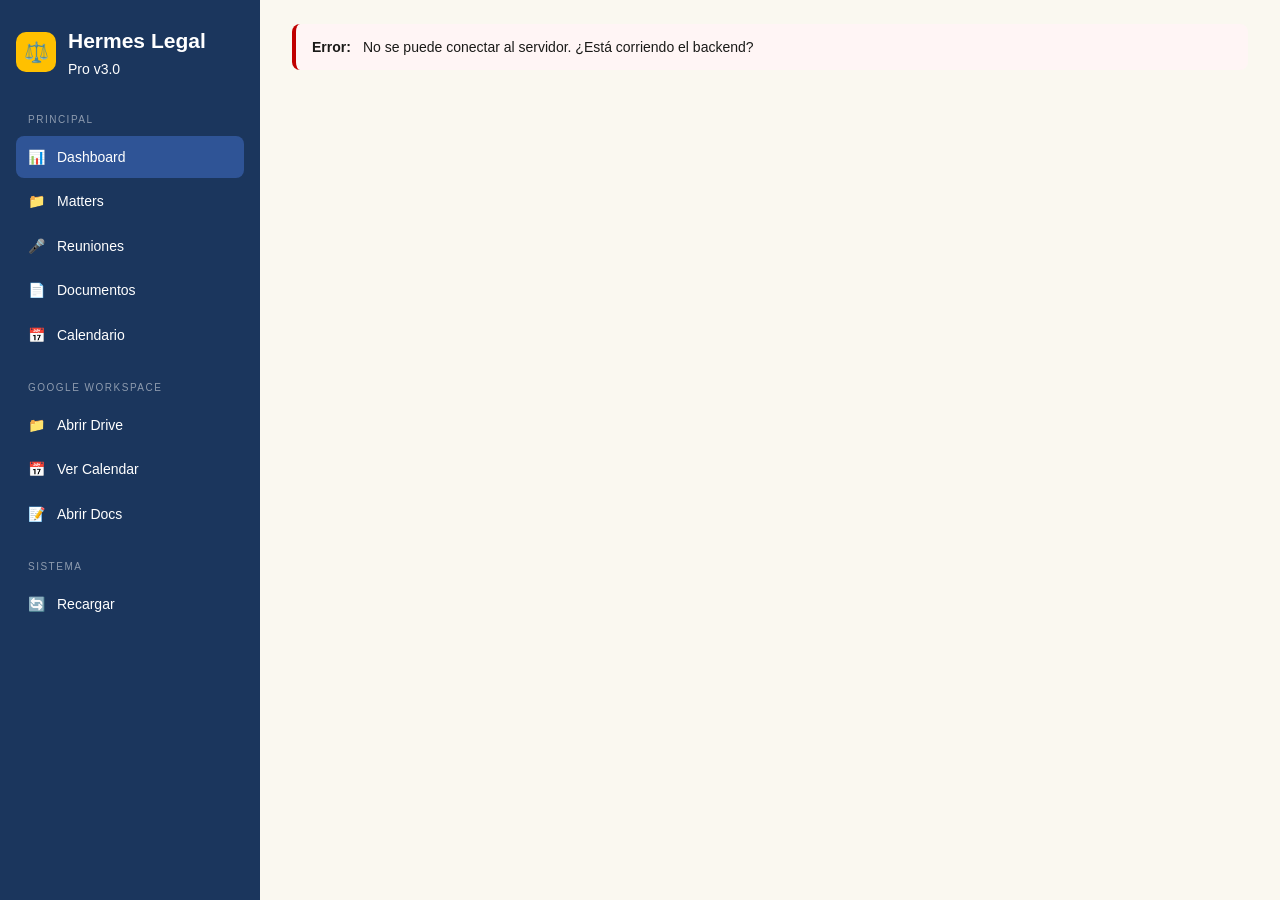
==== dashboard/frontend/index.html @ fd98cc00 "feat: v5.0 — Integración TOTAL Google Workspace FASE A: Fix Backend CRUD + UX/UI - PUT/DELETE endpoi" ====
<!DOCTYPE html>
<html lang="es">
<head>
    <meta charset="UTF-8">
    <meta name="viewport" content="width=device-width, initial-scale=1.0">
    <title>Hermes Legal Pro v3.0</title>
    <link rel="stylesheet" href="css/kami.css">
</head>
<body>
    <div class="app">
        <!-- Sidebar -->
        <nav class="sidebar">
            <div class="logo">
                <div class="logo-icon">⚖️</div>
                <div class="logo-text">
                    <h1>Hermes Legal</h1>
                    <span>Pro v3.0</span>
                </div>
            </div>

            <div class="nav-section">
                <div class="nav-label">Principal</div>
                <div class="nav-item active" data-view="dashboard">
                    <span>📊</span> Dashboard
                </div>
                <div class="nav-item" data-view="matters">
                    <span>📁</span> Matters
                </div>
                <div class="nav-item" data-view="reuniones">
                    <span>🎤</span> Reuniones
                </div>
                <div class="nav-item" data-view="documentos">
                    <span>📄</span> Documentos
                </div>
                <div class="nav-item" data-view="calendario">
                    <span>📅</span> Calendario
                </div>
            </div>

            <div class="nav-section">
                <div class="nav-label">Google Workspace</div>
                <div class="nav-item">
                    <span>📁</span>
                    <a id="drive-link" href="#" target="_blank" style="color: inherit; text-decoration: none;">Abrir Drive</a>
                </div>
                <div class="nav-item">
                    <span>📅</span>
                    <a href="https://calendar.google.com" target="_blank" style="color: inherit; text-decoration: none;">Ver Calendar</a>
                </div>
                <div class="nav-item">
                    <span>📝</span>
                    <a href="https://docs.google.com" target="_blank" style="color: inherit; text-decoration: none;">Abrir Docs</a>
                </div>
            </div>

            <div class="nav-section">
                <div class="nav-label">Sistema</div>
                <div class="nav-item" onclick="location.reload()">
                    <span>🔄</span> Recargar
                </div>
            </div>
        </nav>

        <!-- Main Content -->
        <main class="main" id="main-content">
            <!-- Vistas (inicialmente ocultas excepto dashboard) -->
            <div id="view-dashboard" class="view"></div>
            <div id="view-matters" class="view hidden"></div>
            <div id="view-reuniones" class="view hidden"></div>
            <div id="view-documentos" class="view hidden"></div>
            <div id="view-calendario" class="view hidden"></div>
        </main>
    </div>

    <!-- Scripts -->
    <script src="js/api.js"></script>
    <script src="js/utils.js"></script>
    <script src="js/dashboard.js"></script>
    <script src="js/matters.js"></script>
    <script src="js/reuniones.js"></script>
    <script src="js/documentos.js"></script>
    <script src="js/calendario.js"></script>
    <script src="js/app.js"></script>
</body>
</html>
---- dashboard/frontend/css/kami.css ----
/* css/kami.css — Sistema de Diseño Kami v3 */

:root {
  --ink-blue: #1B365D;
  --corporate-blue: #2F5496;
  --success-green: #548235;
  --warning-yellow: #FFC000;
  --alert-red: #C00000;
  --bg-warm: #faf8f0;
  --bg-white: #ffffff;
  --text-primary: #1a1a18;
  --text-secondary: #5a5a56;
  --border-light: #e0ddd5;
  --shadow: 0 2px 8px rgba(27, 54, 93, 0.12);
  --shadow-hover: 0 4px 16px rgba(27, 54, 93, 0.18);
  --radius: 8px;
  --radius-lg: 12px;
}

* { margin: 0; padding: 0; box-sizing: border-box; }

body {
  font-family: 'Inter', -apple-system, BlinkMacSystemFont, 'Segoe UI', sans-serif;
  background: var(--bg-warm);
  color: var(--text-primary);
  line-height: 1.6;
  font-size: 14px;
}

/* Layout */
.app {
  display: flex;
  min-height: 100vh;
}

/* Sidebar */
.sidebar {
  width: 260px;
  background: var(--ink-blue);
  color: white;
  padding: 24px 16px;
  position: fixed;
  height: 100vh;
  overflow-y: auto;
}

.logo { display: flex; align-items: center; gap: 12px; margin-bottom: 32px; }
.logo-icon {
  width: 40px; height: 40px; background: var(--warning-yellow);
  border-radius: 10px; display: flex; align-items: center; justify-content: center;
  font-size: 20px;
}

.nav-section { margin-bottom: 24px; }
.nav-label {
  font-size: 10px; text-transform: uppercase; letter-spacing: 1.5px;
  opacity: 0.5; margin-bottom: 8px; padding-left: 12px;
}

.nav-item {
  display: flex; align-items: center; gap: 12px;
  padding: 10px 12px; border-radius: var(--radius);
  cursor: pointer; transition: all 0.2s; font-size: 14px;
  margin-bottom: 2px;
}

.nav-item:hover { background: rgba(255,255,255,0.08); }
.nav-item.active { background: var(--corporate-blue); }
.nav-badge {
  margin-left: auto; background: var(--alert-red);
  color: white; font-size: 10px; padding: 2px 6px;
  border-radius: 10px; font-weight: 600;
}

/* Main Content */
.main {
  margin-left: 260px;
  padding: 24px 32px;
  min-height: 100vh;
  width: calc(100% - 260px);
}

.header {
  display: flex; justify-content: space-between; align-items: center;
  margin-bottom: 24px;
}

.header h1 { font-size: 24px; font-weight: 700; color: var(--ink-blue); }

/* Botones */
.btn {
  padding: 10px 20px; border-radius: var(--radius); border: none;
  cursor: pointer; font-size: 14px; font-weight: 600;
  transition: all 0.2s; display: inline-flex; align-items: center; gap: 8px;
}

.btn-primary {
  background: var(--ink-blue); color: white;
}
.btn-primary:hover {
  background: var(--corporate-blue); transform: translateY(-1px);
  box-shadow: var(--shadow-hover);
}

.btn-secondary {
  background: white; color: var(--ink-blue); border: 1px solid var(--border-light);
}
.btn-secondary:hover { background: var(--bg-warm); }

.btn-danger {
  background: var(--alert-red); color: white;
}

.btn-sm { padding: 6px 12px; font-size: 12px; }

/* Cards */
.card {
  background: white; border-radius: var(--radius-lg);
  padding: 20px; box-shadow: var(--shadow);
  margin-bottom: 16px;
}

.card-header {
  display: flex; justify-content: space-between; align-items: center;
  margin-bottom: 16px;
}

.card-title { font-size: 16px; font-weight: 700; color: var(--ink-blue); }

/* KPI Grid */
.kpi-grid {
  display: grid;
  grid-template-columns: repeat(auto-fit, minmax(180px, 1fr));
  gap: 16px; margin-bottom: 24px;
}

.kpi-card {
  background: white; border-radius: var(--radius-lg);
  padding: 20px; box-shadow: var(--shadow);
  text-align: center;
}

.kpi-value {
  font-size: 32px; font-weight: 700; color: var(--ink-blue);
}

.kpi-label {
  font-size: 12px; color: var(--text-secondary);
  text-transform: uppercase; letter-spacing: 0.5px;
}

/* Badges */
.badge {
  display: inline-flex; align-items: center; gap: 6px;
  padding: 4px 12px; border-radius: 12px;
  font-size: 11px; font-weight: 600; text-transform: uppercase;
}

.badge-red { background: #fff5f5; color: var(--alert-red); }
.badge-yellow { background: #fffbeb; color: #92400e; }
.badge-green { background: #f0fdf4; color: var(--success-green); }
.badge-gray { background: #f3f4f6; color: var(--text-secondary); }
.badge-blue { background: #eff6ff; color: var(--corporate-blue); }

/* Tablas */
.table-container { overflow-x: auto; }

.data-table {
  width: 100%; border-collapse: collapse;
}

.data-table th {
  background: var(--ink-blue); color: white;
  padding: 12px; text-align: left; font-size: 12px;
  text-transform: uppercase; letter-spacing: 0.5px;
}

.data-table td {
  padding: 12px; border-bottom: 1px solid var(--border-light);
}

.data-table tr:hover { background: var(--bg-warm); }

/* Forms */
.form-group { margin-bottom: 16px; }

.form-label {
  display: block; font-size: 12px; font-weight: 600;
  color: var(--text-secondary); margin-bottom: 6px;
  text-transform: uppercase; letter-spacing: 0.5px;
}

.form-input, .form-select, .form-textarea {
  width: 100%; padding: 10px 12px;
  border: 1px solid var(--border-light); border-radius: var(--radius);
  font-size: 14px; font-family: inherit;
  transition: border-color 0.2s;
}

.form-input:focus, .form-select:focus, .form-textarea:focus {
  outline: none; border-color: var(--corporate-blue);
  box-shadow: 0 0 0 3px rgba(47, 84, 150, 0.1);
}

.form-textarea { min-height: 100px; resize: vertical; }

/* Modal */
.modal-overlay {
  position: fixed; top: 0; left: 0; right: 0; bottom: 0;
  background: rgba(0,0,0,0.5); display: flex;
  align-items: center; justify-content: center; z-index: 1000;
}

.modal {
  background: white; border-radius: var(--radius-lg);
  padding: 24px; width: 90%; max-width: 600px;
  max-height: 90vh; overflow-y: auto;
  box-shadow: 0 20px 60px rgba(0,0,0,0.3);
}

.modal-header {
  display: flex; justify-content: space-between; align-items: center;
  margin-bottom: 20px;
}

.modal-title { font-size: 20px; font-weight: 700; color: var(--ink-blue); }

.modal-close {
  background: none; border: none; font-size: 24px; cursor: pointer;
  color: var(--text-secondary);
}

.modal-close:hover { color: var(--text-primary); }

.modal-footer {
  display: flex; justify-content: flex-end; gap: 12px;
  margin-top: 20px; padding-top: 20px;
  border-top: 1px solid var(--border-light);
}

/* Spinner */
.spinner {
  width: 40px; height: 40px;
  border: 3px solid var(--border-light);
  border-top-color: var(--ink-blue);
  border-radius: 50%;
  animation: spin 1s linear infinite;
}

@keyframes spin { to { transform: rotate(360deg); } }

/* Alertas */
.alert {
  padding: 12px 16px; border-radius: var(--radius);
  margin-bottom: 16px; display: flex; align-items: center; gap: 12px;
}

.alert-red { background: #fff5f5; border-left: 4px solid var(--alert-red); }
.alert-yellow { background: #fffbeb; border-left: 4px solid var(--warning-yellow); }
.alert-green { background: #f0fdf4; border-left: 4px solid var(--success-green); }

/* Grid layouts */
.grid-2 { display: grid; grid-template-columns: 1fr 1fr; gap: 20px; }
.grid-3 { display: grid; grid-template-columns: 1fr 1fr 1fr; gap: 20px; }

/* Utilidades */
.text-right { text-align: right; }
.text-center { text-align: center; }
.mb-0 { margin-bottom: 0; }
.mb-1 { margin-bottom: 8px; }
.mb-2 { margin-bottom: 16px; }
.mb-3 { margin-bottom: 24px; }
.hidden { display: none !important; }

/* ===== DASHBOARD SPECIFIC ===== */

.plazos-list,
.reuniones-list {
    display: flex;
    flex-direction: column;
    gap: 12px;
}

.plazo-item,
.reunion-item {
    padding: 14px;
    border-radius: var(--radius);
    background: var(--bg-warm);
    border-left: 4px solid var(--border-light);
    transition: all 0.2s;
}

.plazo-item:hover,
.reunion-item:hover {
    transform: translateX(4px);
    box-shadow: var(--shadow);
}

.plazo-red { border-left-color: var(--alert-red); background: #fff5f5; }
.plazo-yellow { border-left-color: var(--warning-yellow); background: #fffbeb; }
.plazo-green { border-left-color: var(--success-green); background: #f0fdf4; }

.reunion-item { border-left-color: var(--corporate-blue); }

.alerta-item {
    padding: 14px;
    border-radius: var(--radius);
    margin-bottom: 8px;
    background: var(--bg-warm);
}

.alerta-red { border-left: 4px solid var(--alert-red); background: #fff5f5; }
.alerta-yellow { border-left: 4px solid var(--warning-yellow); background: #fffbeb; }
.alerta-blue { border-left: 4px solid var(--corporate-blue); background: #eff6ff; }

/* Loading states */
.loading .main {
    opacity: 0.6;
    pointer-events: none;
}

/* Animaciones suaves */
.view {
    animation: fadeIn 0.3s ease;
}

@keyframes fadeIn {
    from { opacity: 0; transform: translateY(10px); }
    to { opacity: 1; transform: translateY(0); }
}

/* Responsive */
@media (max-width: 1024px) {
    .grid-2 { grid-template-columns: 1fr; }
    .grid-3 { grid-template-columns: 1fr; }
    .kpi-grid { grid-template-columns: repeat(2, 1fr); }
}

@media (max-width: 768px) {
    .sidebar { width: 200px; }
    .main { margin-left: 200px; width: calc(100% - 200px); padding: 16px; }
    .kpi-grid { grid-template-columns: 1fr; }
}

/* ===== MATTERS SPECIFIC ===== */

.matter-card {
    background: white;
    border-radius: var(--radius-lg);
    padding: 20px;
    box-shadow: var(--shadow);
    transition: all 0.2s;
}

.matter-card:hover {
    box-shadow: var(--shadow-hover);
}

.matter-header {
    display: flex;
    justify-content: space-between;
    align-items: flex-start;
    margin-bottom: 12px;
    flex-wrap: wrap;
    gap: 8px;
}

.matter-title {
    display: flex;
    align-items: center;
    gap: 8px;
    flex-wrap: wrap;
}

.matter-title strong {
    font-size: 16px;
    color: var(--ink-blue);
}

.matter-actions {
    display: flex;
    gap: 8px;
    flex-wrap: wrap;
}

.matter-body {
    border-top: 1px solid var(--border-light);
    padding-top: 12px;
}

.matter-meta {
    display: flex;
    gap: 16px;
    flex-wrap: wrap;
    font-size: 13px;
    color: var(--text-secondary);
    margin-bottom: 8px;
}

.matter-description {
    font-size: 13px;
    color: var(--text-secondary);
    margin-bottom: 8px;
    line-height: 1.5;
}

.matter-next-step {
    font-size: 13px;
    background: var(--bg-warm);
    padding: 8px 12px;
    border-radius: var(--radius);
    border-left: 3px solid var(--warning-yellow);
}

/* Modal mejoras */
.modal-body {
    max-height: 60vh;
    overflow-y: auto;
}

.modal-body .form-group:last-child {
    margin-bottom: 0;
}

/* Toast notifications */
.alert {
    animation: slideIn 0.3s ease;
}

@keyframes slideIn {
    from { transform: translateX(100%); opacity: 0; }
    to { transform: translateX(0); opacity: 1; }
}

/* ===== REUNIONES SPECIFIC ===== */

.reunion-card {
    background: white;
    border-radius: var(--radius-lg);
    padding: 20px;
    box-shadow: var(--shadow);
    transition: all 0.2s;
    border-left: 4px solid var(--corporate-blue);
}

.reunion-card:hover {
    box-shadow: var(--shadow-hover);
    transform: translateX(4px);
}

.reunion-card.procesada {
    border-left-color: var(--success-green);
}

.reunion-card.pendiente {
    border-left-color: var(--warning-yellow);
}

.reunion-header {
    display: flex;
    justify-content: space-between;
    align-items: flex-start;
    margin-bottom: 12px;
    flex-wrap: wrap;
    gap: 8px;
}

.reunion-title {
    display: flex;
    align-items: center;
    gap: 8px;
    flex-wrap: wrap;
}

.reunion-title strong {
    font-size: 16px;
    color: var(--ink-blue);
}

.reunion-actions {
    display: flex;
    gap: 8px;
    flex-wrap: wrap;
}

.reunion-body {
    border-top: 1px solid var(--border-light);
    padding-top: 12px;
}

.reunion-meta {
    display: flex;
    gap: 16px;
    flex-wrap: wrap;
    font-size: 13px;
    color: var(--text-secondary);
    margin-bottom: 8px;
}

.reunion-resumen {
    font-size: 13px;
    color: var(--text-secondary);
    line-height: 1.5;
    margin-bottom: 8px;
}

.reunion-plazos {
    display: flex;
    flex-wrap: wrap;
    gap: 8px;
    align-items: center;
}

/* Transcript area */
.transcript-box {
    background: var(--bg-warm);
    border: 1px solid var(--border-light);
    border-radius: var(--radius);
    padding: 16px;
    font-family: 'Courier New', monospace;
    font-size: 13px;
    line-height: 1.6;
    max-height: 400px;
    overflow-y: auto;
    white-space: pre-wrap;
}

/* Documentos sugeridos checklist */
.doc-checklist {
    display: flex;
    flex-direction: column;
    gap: 8px;
}

.doc-checklist-item {
    display: flex;
    align-items: center;
    gap: 12px;
    padding: 12px;
    background: var(--bg-warm);
    border-radius: var(--radius);
    cursor: pointer;
    transition: all 0.2s;
}

.doc-checklist-item:hover {
    background: #f0ede5;
}

.doc-checklist-item input[type="checkbox"] {
    width: 18px;
    height: 18px;
    cursor: pointer;
}

/* ===== DOCUMENTOS SPECIFIC ===== */

.documento-card {
    background: white;
    border-radius: var(--radius-lg);
    padding: 20px;
    box-shadow: var(--shadow);
    transition: all 0.2s;
}

.documento-card:hover {
    box-shadow: var(--shadow-hover);
}

.documento-header {
    display: flex;
    justify-content: space-between;
    align-items: flex-start;
    margin-bottom: 12px;
    flex-wrap: wrap;
    gap: 8px;
}

.documento-title {
    display: flex;
    align-items: center;
    gap: 12px;
}

.documento-title strong {
    font-size: 15px;
    color: var(--ink-blue);
}

.documento-actions {
    display: flex;
    gap: 8px;
    flex-wrap: wrap;
    align-items: center;
}

.documento-body {
    border-top: 1px solid var(--border-light);
    padding-top: 12px;
}

.documento-meta {
    display: flex;
    gap: 16px;
    flex-wrap: wrap;
    font-size: 13px;
    color: var(--text-secondary);
}

/* Wizard templates */
.template-option {
    padding: 16px;
    border: 2px solid var(--border-light);
    border-radius: var(--radius);
    cursor: pointer;
    transition: all 0.2s;
    display: flex;
    flex-direction: column;
    gap: 4px;
}

.template-option:hover {
    border-color: var(--corporate-blue);
    background: #f8fafc;
}

.template-option.selected {
    border-color: var(--ink-blue);
    background: #eff6ff;
}

/* PDF preview iframe */
.pdf-preview {
    width: 100%;
    height: 80vh;
    border: none;
    border-radius: var(--radius);
}

/* ===== CALENDARIO SPECIFIC ===== */

.calendar-grid {
    display: grid;
    grid-template-columns: repeat(7, 1fr);
    gap: 4px;
    background: var(--border-light);
    border-radius: var(--radius-lg);
    padding: 4px;
}

.calendar-header {
    text-align: center;
    padding: 8px;
    font-size: 12px;
    font-weight: 600;
    color: var(--text-secondary);
    text-transform: uppercase;
}

.calendar-day {
    background: white;
    min-height: 80px;
    padding: 8px;
    border-radius: var(--radius);
    cursor: pointer;
    transition: all 0.2s;
    position: relative;
}

.calendar-day:hover {
    background: #f8fafc;
    transform: scale(1.02);
}

.calendar-day.empty {
    background: transparent;
    cursor: default;
}

.calendar-day.today {
    background: #eff6ff;
    border: 2px solid var(--corporate-blue);
}

.calendar-day.today .day-number {
    color: var(--corporate-blue);
    font-weight: 700;
}

.day-number {
    font-size: 14px;
    color: var(--ink-blue);
    margin-bottom: 4px;
}

.day-events {
    display: flex;
    flex-wrap: wrap;
    gap: 2px;
}

.event-dot {
    width: 8px;
    height: 8px;
    border-radius: 50%;
}

.event-dot.event-plazo { background: #dc2626; }
.event-dot.event-reunion { background: #2563eb; }
.event-dot.event-audiencia { background: #f59e0b; }
.event-dot.event-vencimiento { background: #ea580c; }
.event-dot.more {
    width: auto;
    height: auto;
    border-radius: 4px;
    background: var(--text-secondary);
    color: white;
    font-size: 9px;
    padding: 0 3px;
}

/* Week view */
.week-view {
    display: grid;
    grid-template-columns: repeat(7, 1fr);
    gap: 8px;
}

.week-day {
    background: white;
    border-radius: var(--radius-lg);
    padding: 12px;
    min-height: 200px;
}

.week-day.today {
    border: 2px solid var(--corporate-blue);
    background: #eff6ff;
}

.week-day-header {
    text-align: center;
    margin-bottom: 12px;
    padding-bottom: 8px;
    border-bottom: 1px solid var(--border-light);
}

.week-day-name {
    font-size: 12px;
    color: var(--text-secondary);
    text-transform: uppercase;
}

.week-day-number {
    font-size: 20px;
    font-weight: 700;
    color: var(--ink-blue);
}

.week-day-events {
    display: flex;
    flex-direction: column;
    gap: 6px;
}

.no-events {
    text-align: center;
    color: var(--text-secondary);
    font-size: 12px;
    padding: 20px 0;
}

.week-event {
    padding: 8px;
    border-radius: var(--radius);
    cursor: pointer;
    transition: all 0.2s;
    border-left: 3px solid;
}

.week-event:hover {
    transform: translateX(2px);
}

.week-event.event-plazo { background: #fef2f2; border-left-color: #dc2626; }
.week-event.event-reunion { background: #eff6ff; border-left-color: #2563eb; }
.week-event.event-audiencia { background: #fffbeb; border-left-color: #f59e0b; }
.week-event.event-vencimiento { background: #fff7ed; border-left-color: #ea580c; }

.event-time {
    font-size: 11px;
    color: var(--text-secondary);
}

.event-title {
    font-size: 13px;
    font-weight: 600;
    color: var(--ink-blue);
}

.event-matter {
    font-size: 11px;
    color: var(--text-secondary);
}

/* Sidebar */
.calendar-sidebar {
    margin-top: 24px;
    display: grid;
    grid-template-columns: repeat(auto-fit, minmax(250px, 1fr));
    gap: 16px;
}

.sidebar-section {
    background: white;
    border-radius: var(--radius-lg);
    padding: 16px;
    box-shadow: var(--shadow);
}

.sidebar-section h3 {
    font-size: 14px;
    color: var(--ink-blue);
    margin: 0 0 12px 0;
    padding-bottom: 8px;
    border-bottom: 1px solid var(--border-light);
}

.sidebar-event {
    padding: 8px;
    border-radius: var(--radius);
    cursor: pointer;
    margin-bottom: 8px;
    border-left: 3px solid;
    transition: all 0.2s;
}

.sidebar-event:hover {
    background: #f8fafc;
    transform: translateX(2px);
}

.sidebar-event.event-plazo { border-left-color: #dc2626; }
.sidebar-event.event-reunion { border-left-color: #2563eb; }
.sidebar-event.event-audiencia { border-left-color: #f59e0b; }
.sidebar-event.event-vencimiento { border-left-color: #ea580c; }

.sidebar-event.urgent {
    background: #fef2f2;
}

.sidebar-event-date {
    font-size: 11px;
    color: var(--text-secondary);
}

.sidebar-event-title {
    font-size: 13px;
    font-weight: 600;
    color: var(--ink-blue);
}

.sidebar-event-matter {
    font-size: 11px;
    color: var(--text-secondary);
}

.sidebar-empty {
    color: var(--text-secondary);
    font-size: 13px;
    text-align: center;
    padding: 16px;
}

/* Legend */
.legend {
    display: flex;
    flex-direction: column;
    gap: 8px;
}

.legend-item {
    display: flex;
    align-items: center;
    gap: 8px;
    font-size: 13px;
}

/* Day events modal */
.day-event-item {
    padding: 12px;
    border-radius: var(--radius);
    cursor: pointer;
    margin-bottom: 8px;
    border-left: 3px solid;
    transition: all 0.2s;
}

.day-event-item:hover {
    background: #f8fafc;
}

.day-event-item.event-plazo { border-left-color: #dc2626; background: #fef2f2; }
.day-event-item.event-reunion { border-left-color: #2563eb; background: #eff6ff; }
.day-event-item.event-audiencia { border-left-color: #f59e0b; background: #fffbeb; }
.day-event-item.event-vencimiento { border-left-color: #ea580c; background: #fff7ed; }

.day-event-time {
    font-size: 12px;
    color: var(--text-secondary);
}

.day-event-title {
    font-size: 14px;
    font-weight: 600;
    color: var(--ink-blue);
    margin: 4px 0;
}

.day-event-matter {
    font-size: 12px;
    color: var(--text-secondary);
}

.day-event-desc {
    font-size: 12px;
    color: var(--text-secondary);
    margin-top: 4px;
    font-style: italic;
}
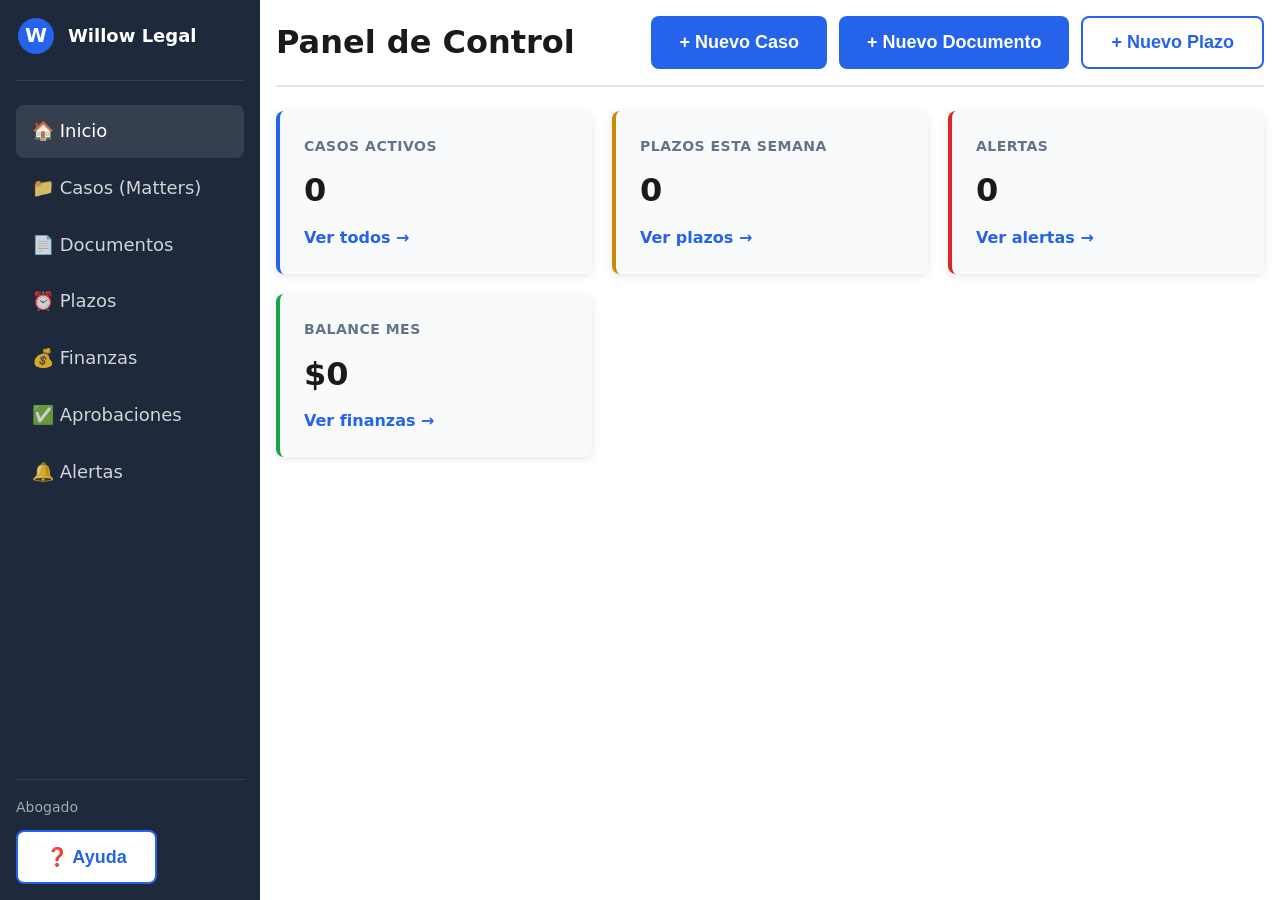
==== commit 16814db9: "v7: Polish completo + documentación para abogados no-digital Tarea 1: styles.css — 456 líneas, diseñ" ====
--- a/dashboard/frontend/index.html
+++ b/dashboard/frontend/index.html
@@ -3,83 +3,151 @@
 <head>
     <meta charset="UTF-8">
     <meta name="viewport" content="width=device-width, initial-scale=1.0">
-    <title>Hermes Legal Pro v3.0</title>
-    <link rel="stylesheet" href="css/kami.css">
+    <title>Willow Legal — Sistema de Gestión</title>
+    <link rel="stylesheet" href="css/styles.css">
+    <link rel="icon" href="[data-uri]">
 </head>
 <body>
-    <div class="app">
-        <!-- Sidebar -->
-        <nav class="sidebar">
-            <div class="logo">
-                <div class="logo-icon">⚖️</div>
-                <div class="logo-text">
-                    <h1>Hermes Legal</h1>
-                    <span>Pro v3.0</span>
+    <!-- Sidebar: logo + navegación -->
+    <nav class="sidebar">
+        <div class="logo">
+            <svg width="40" height="40" viewBox="0 0 40 40">
+                <circle cx="20" cy="20" r="18" fill="#2563eb"/>
+                <text x="20" y="26" text-anchor="middle" fill="white" font-size="20" font-weight="bold">W</text>
+            </svg>
+            <span>Willow Legal</span>
+        </div>
+        <ul class="nav-menu">
+            <li><a href="#inicio" class="active">🏠 Inicio</a></li>
+            <li><a href="#matters">📁 Casos (Matters)</a></li>
+            <li><a href="#documentos">📄 Documentos</a></li>
+            <li><a href="#plazos">⏰ Plazos</a></li>
+            <li><a href="#finanzas">💰 Finanzas</a></li>
+            <li><a href="#aprobaciones">✅ Aprobaciones</a></li>
+            <li><a href="#alertas">🔔 Alertas</a></li>
+        </ul>
+        <div class="user-info">
+            <span id="user-name">Abogado</span>
+            <button id="btn-ayuda" class="btn-secundario">❓ Ayuda</button>
+        </div>
+    </nav>
+
+    <!-- Main content -->
+    <main class="main-content">
+        <!-- Header con título y acciones rápidas -->
+        <header class="main-header">
+            <h1 id="page-title">Panel de Control</h1>
+            <div class="quick-actions">
+                <button id="btn-nuevo-matter" class="btn-primario">+ Nuevo Caso</button>
+                <button id="btn-nuevo-documento" class="btn-primario">+ Nuevo Documento</button>
+                <button id="btn-nuevo-plazo" class="btn-secundario">+ Nuevo Plazo</button>
+            </div>
+        </header>
+
+        <!-- Dashboard resumen -->
+        <section id="inicio" class="dashboard section">
+            <div class="cards-grid">
+                <div class="card card-matters">
+                    <h3>Casos Activos</h3>
+                    <p class="big-number" id="count-matters">0</p>
+                    <a href="#matters">Ver todos →</a>
+                </div>
+                <div class="card card-plazos">
+                    <h3>Plazos esta semana</h3>
+                    <p class="big-number" id="count-plazos">0</p>
+                    <a href="#plazos">Ver plazos →</a>
+                </div>
+                <div class="card card-alertas">
+                    <h3>Alertas</h3>
+                    <p class="big-number" id="count-alertas">0</p>
+                    <a href="#alertas">Ver alertas →</a>
+                </div>
+                <div class="card card-balance">
+                    <h3>Balance Mes</h3>
+                    <p class="big-number" id="count-balance">$0</p>
+                    <a href="#finanzas">Ver finanzas →</a>
                 </div>
             </div>
+        </section>
 
-            <div class="nav-section">
-                <div class="nav-label">Principal</div>
-                <div class="nav-item active" data-view="dashboard">
-                    <span>📊</span> Dashboard
-                </div>
-                <div class="nav-item" data-view="matters">
-                    <span>📁</span> Matters
-                </div>
-                <div class="nav-item" data-view="reuniones">
-                    <span>🎤</span> Reuniones
-                </div>
-                <div class="nav-item" data-view="documentos">
-                    <span>📄</span> Documentos
-                </div>
-                <div class="nav-item" data-view="calendario">
-                    <span>📅</span> Calendario
-                </div>
+        <!-- Sección Matters -->
+        <section id="matters" class="section hidden">
+            <h2>Mis Casos</h2>
+            <div class="toolbar">
+                <input type="search" id="search-matters" placeholder="Buscar caso...">
+                <select id="filter-area">
+                    <option value="">Todas las áreas</option>
+                    <option value="corporativo">Corporativo</option>
+                    <option value="litigio">Litigio</option>
+                    <option value="fiscal">Fiscal</option>
+                    <option value="laboral">Laboral</option>
+                </select>
             </div>
+            <div id="matters-table-container"></div>
+        </section>
 
-            <div class="nav-section">
-                <div class="nav-label">Google Workspace</div>
-                <div class="nav-item">
-                    <span>📁</span>
-                    <a id="drive-link" href="#" target="_blank" style="color: inherit; text-decoration: none;">Abrir Drive</a>
-                </div>
-                <div class="nav-item">
-                    <span>📅</span>
-                    <a href="https://calendar.google.com" target="_blank" style="color: inherit; text-decoration: none;">Ver Calendar</a>
-                </div>
-                <div class="nav-item">
-                    <span>📝</span>
-                    <a href="https://docs.google.com" target="_blank" style="color: inherit; text-decoration: none;">Abrir Docs</a>
-                </div>
+        <!-- Sección Documentos -->
+        <section id="documentos" class="section hidden">
+            <h2>Documentos</h2>
+            <div class="toolbar">
+                <button class="btn-primario" onclick="generateDocQuick('nda')">Generar NDA</button>
+                <button class="btn-primario" onclick="generateDocQuick('prestacion_servicios')">Generar Contrato</button>
+                <button class="btn-secundario" onclick="generateDocQuick('carta_cobranza')">Generar Carta Cobranza</button>
             </div>
+            <div id="templates-list"></div>
+        </section>
 
-            <div class="nav-section">
-                <div class="nav-label">Sistema</div>
-                <div class="nav-item" onclick="location.reload()">
-                    <span>🔄</span> Recargar
-                </div>
+        <!-- Sección Plazos -->
+        <section id="plazos" class="section hidden">
+            <h2>Plazos y Vencimientos</h2>
+            <div id="plazos-list"></div>
+        </section>
+
+        <!-- Sección Finanzas -->
+        <section id="finanzas" class="section hidden">
+            <h2>Finanzas</h2>
+            <div id="finanzas-resumen"></div>
+            <div class="toolbar" style="margin-top: 16px;">
+                <button id="btn-ingreso" class="btn-primario">+ Registrar Ingreso</button>
+                <button id="btn-egreso" class="btn-peligro">+ Registrar Egreso</button>
             </div>
-        </nav>
+            <div id="finanzas-tabla" style="margin-top: 16px;"></div>
+        </section>
 
-        <!-- Main Content -->
-        <main class="main" id="main-content">
-            <!-- Vistas (inicialmente ocultas excepto dashboard) -->
-            <div id="view-dashboard" class="view"></div>
-            <div id="view-matters" class="view hidden"></div>
-            <div id="view-reuniones" class="view hidden"></div>
-            <div id="view-documentos" class="view hidden"></div>
-            <div id="view-calendario" class="view hidden"></div>
-        </main>
+        <!-- Sección Aprobaciones -->
+        <section id="aprobaciones" class="section hidden">
+            <h2>Aprobaciones Pendientes</h2>
+            <div id="aprobaciones-list"></div>
+        </section>
+
+        <!-- Sección Alertas -->
+        <section id="alertas" class="section hidden">
+            <h2>Alertas del Sistema</h2>
+            <div id="alertas-list"></div>
+        </section>
+    </main>
+
+    <!-- Modal genérico -->
+    <div id="modal" class="modal hidden">
+        <div class="modal-content">
+            <header class="modal-header">
+                <h3 id="modal-title">Título</h3>
+                <button id="modal-close" class="btn-icon">×</button>
+            </header>
+            <div class="modal-body" id="modal-body"></div>
+            <footer class="modal-footer">
+                <button id="modal-cancel" class="btn-secundario">Cancelar</button>
+                <button id="modal-confirm" class="btn-primario">Confirmar</button>
+            </footer>
+        </div>
     </div>
+
+    <!-- Toast notifications -->
+    <div id="toast-container"></div>
 
     <!-- Scripts -->
     <script src="js/api.js"></script>
-    <script src="js/utils.js"></script>
-    <script src="js/dashboard.js"></script>
-    <script src="js/matters.js"></script>
-    <script src="js/reuniones.js"></script>
-    <script src="js/documentos.js"></script>
-    <script src="js/calendario.js"></script>
+    <script src="js/finanzas.js"></script>
     <script src="js/app.js"></script>
 </body>
 </html>
--- a/dashboard/frontend/css/styles.css
+++ b/dashboard/frontend/css/styles.css
@@ -0,0 +1,456 @@
+/* === RESET Y BASE === */
+* { margin: 0; padding: 0; box-sizing: border-box; }
+
+:root {
+  --font-main: 'Segoe UI', system-ui, -apple-system, sans-serif;
+  --color-bg: #ffffff;
+  --color-text: #1a1a1a;
+  --color-primary: #2563eb;
+  --color-primary-hover: #1d4ed8;
+  --color-success: #16a34a;
+  --color-warning: #ca8a04;
+  --color-danger: #dc2626;
+  --color-sidebar: #1e293b;
+  --color-card: #f8fafc;
+  --shadow: 0 2px 8px rgba(0,0,0,0.1);
+  --radius: 8px;
+  --spacing: 16px;
+  --font-size-base: 16px;
+  --font-size-lg: 18px;
+  --font-size-xl: 24px;
+  --font-size-xxl: 32px;
+}
+
+body {
+  font-family: var(--font-main);
+  font-size: var(--font-size-base);
+  color: var(--color-text);
+  background: var(--color-bg);
+  line-height: 1.6;
+}
+
+/* === LAYOUT: SIDEBAR + MAIN === */
+.sidebar {
+  width: 260px;
+  height: 100vh;
+  background: var(--color-sidebar);
+  color: white;
+  position: fixed;
+  left: 0;
+  top: 0;
+  display: flex;
+  flex-direction: column;
+  padding: var(--spacing);
+}
+
+.logo {
+  display: flex;
+  align-items: center;
+  gap: 12px;
+  padding-bottom: 24px;
+  border-bottom: 1px solid rgba(255,255,255,0.1);
+  margin-bottom: 24px;
+}
+
+.logo img { width: 40px; height: 40px; }
+.logo span { font-size: var(--font-size-lg); font-weight: 700; }
+
+.nav-menu {
+  list-style: none;
+  flex: 1;
+}
+
+.nav-menu li { margin-bottom: 4px; }
+
+.nav-menu a {
+  display: block;
+  padding: 12px 16px;
+  color: rgba(255,255,255,0.8);
+  text-decoration: none;
+  border-radius: var(--radius);
+  font-size: var(--font-size-lg);
+  transition: all 0.2s;
+}
+
+.nav-menu a:hover,
+.nav-menu a.active {
+  background: rgba(255,255,255,0.1);
+  color: white;
+}
+
+.user-info {
+  padding-top: 16px;
+  border-top: 1px solid rgba(255,255,255,0.1);
+}
+
+.user-info span {
+  display: block;
+  margin-bottom: 12px;
+  font-size: 14px;
+  color: rgba(255,255,255,0.6);
+}
+
+.main-content {
+  margin-left: 260px;
+  min-height: 100vh;
+  padding: var(--spacing);
+}
+
+/* === HEADER === */
+.main-header {
+  display: flex;
+  justify-content: space-between;
+  align-items: center;
+  margin-bottom: 24px;
+  padding-bottom: 16px;
+  border-bottom: 2px solid #e2e8f0;
+}
+
+.main-header h1 {
+  font-size: var(--font-size-xxl);
+  font-weight: 700;
+}
+
+.quick-actions {
+  display: flex;
+  gap: 12px;
+}
+
+/* === BOTONES === */
+.btn-primario,
+.btn-secundario,
+.btn-peligro,
+.btn-icon {
+  display: inline-flex;
+  align-items: center;
+  gap: 8px;
+  padding: 14px 28px;
+  border: none;
+  border-radius: var(--radius);
+  font-size: var(--font-size-lg);
+  font-weight: 600;
+  cursor: pointer;
+  transition: all 0.2s;
+}
+
+.btn-primario {
+  background: var(--color-primary);
+  color: white;
+}
+
+.btn-primario:hover {
+  background: var(--color-primary-hover);
+  transform: translateY(-1px);
+}
+
+.btn-secundario {
+  background: white;
+  color: var(--color-primary);
+  border: 2px solid var(--color-primary);
+}
+
+.btn-peligro {
+  background: var(--color-danger);
+  color: white;
+}
+
+.btn-icon {
+  padding: 8px 12px;
+  background: transparent;
+  font-size: 24px;
+}
+
+/* === TARJETAS === */
+.cards-grid {
+  display: grid;
+  grid-template-columns: repeat(auto-fit, minmax(240px, 1fr));
+  gap: 20px;
+  margin-bottom: 32px;
+}
+
+.card {
+  background: var(--color-card);
+  border-radius: var(--radius);
+  padding: 24px;
+  box-shadow: var(--shadow);
+  border-left: 4px solid var(--color-primary);
+}
+
+.card h3 {
+  font-size: 14px;
+  text-transform: uppercase;
+  letter-spacing: 0.5px;
+  color: #64748b;
+  margin-bottom: 8px;
+}
+
+.big-number {
+  font-size: var(--font-size-xxl);
+  font-weight: 700;
+  color: var(--color-text);
+  margin-bottom: 8px;
+}
+
+.card a {
+  color: var(--color-primary);
+  text-decoration: none;
+  font-weight: 600;
+}
+
+.card-matters { border-left-color: var(--color-primary); }
+.card-plazos { border-left-color: var(--color-warning); }
+.card-alertas { border-left-color: var(--color-danger); }
+.card-balance { border-left-color: var(--color-success); }
+
+/* === SECCIONES === */
+.section {
+  display: none;
+}
+
+.section:not(.hidden) {
+  display: block;
+}
+
+.section h2 {
+  font-size: var(--font-size-xl);
+  margin-bottom: 20px;
+}
+
+/* === TABLAS === */
+table {
+  width: 100%;
+  border-collapse: collapse;
+  background: white;
+  border-radius: var(--radius);
+  overflow: hidden;
+  box-shadow: var(--shadow);
+}
+
+th, td {
+  padding: 14px 16px;
+  text-align: left;
+  border-bottom: 1px solid #e2e8f0;
+}
+
+th {
+  background: var(--color-card);
+  font-weight: 600;
+  font-size: 14px;
+  text-transform: uppercase;
+  letter-spacing: 0.5px;
+  color: #64748b;
+}
+
+tr:hover {
+  background: #f8fafc;
+}
+
+/* === BADGES === */
+.badge {
+  display: inline-block;
+  padding: 4px 12px;
+  border-radius: 9999px;
+  font-size: 12px;
+  font-weight: 600;
+  text-transform: uppercase;
+}
+
+.badge.activo { background: #dcfce7; color: #166534; }
+.badge.pendiente { background: #fef9c3; color: #854d0e; }
+.badge.urgente { background: #fee2e2; color: #991b1b; }
+.badge.aprobado { background: #dcfce7; color: #166534; }
+.badge.rechazado { background: #fee2e2; color: #991b1b; }
+.badge.ingreso { background: #dcfce7; color: #166534; }
+.badge.egreso { background: #fee2e2; color: #991b1b; }
+
+/* === FORMULARIOS === */
+.form-group {
+  margin-bottom: 20px;
+}
+
+.form-group label {
+  display: block;
+  margin-bottom: 8px;
+  font-weight: 600;
+  font-size: var(--font-size-lg);
+}
+
+.form-group input,
+.form-group select,
+.form-group textarea {
+  width: 100%;
+  padding: 12px 16px;
+  border: 2px solid #e2e8f0;
+  border-radius: var(--radius);
+  font-size: var(--font-size-lg);
+  transition: border-color 0.2s;
+}
+
+.form-group input:focus,
+.form-group select:focus,
+.form-group textarea:focus {
+  outline: none;
+  border-color: var(--color-primary);
+}
+
+/* === MODAL === */
+.modal {
+  position: fixed;
+  inset: 0;
+  background: rgba(0,0,0,0.5);
+  display: flex;
+  align-items: center;
+  justify-content: center;
+  z-index: 1000;
+}
+
+.modal.hidden { display: none; }
+
+.modal-content {
+  background: white;
+  border-radius: var(--radius);
+  width: 90%;
+  max-width: 600px;
+  max-height: 90vh;
+  overflow-y: auto;
+}
+
+.modal-header {
+  display: flex;
+  justify-content: space-between;
+  align-items: center;
+  padding: 20px 24px;
+  border-bottom: 1px solid #e2e8f0;
+}
+
+.modal-header h3 {
+  font-size: var(--font-size-xl);
+}
+
+.modal-body {
+  padding: 24px;
+}
+
+.modal-footer {
+  display: flex;
+  justify-content: flex-end;
+  gap: 12px;
+  padding: 20px 24px;
+  border-top: 1px solid #e2e8f0;
+}
+
+/* === TOAST === */
+#toast-container {
+  position: fixed;
+  top: 20px;
+  right: 20px;
+  z-index: 1001;
+  display: flex;
+  flex-direction: column;
+  gap: 8px;
+}
+
+.toast {
+  padding: 16px 24px;
+  border-radius: var(--radius);
+  color: white;
+  font-weight: 600;
+  box-shadow: var(--shadow);
+  animation: slideIn 0.3s ease;
+}
+
+.toast.success { background: var(--color-success); }
+.toast.error { background: var(--color-danger); }
+.toast.warning { background: var(--color-warning); }
+
+@keyframes slideIn {
+  from { transform: translateX(100%); opacity: 0; }
+  to { transform: translateX(0); opacity: 1; }
+}
+
+/* === FINANZAS === */
+.finanzas-cards {
+  display: grid;
+  grid-template-columns: repeat(3, 1fr);
+  gap: 20px;
+  margin-bottom: 24px;
+}
+
+.finanzas-cards .card {
+  text-align: center;
+}
+
+.finanzas-cards .monto {
+  font-size: var(--font-size-xl);
+  font-weight: 700;
+}
+
+.finanzas-cards .monto.positivo { color: var(--color-success); }
+.finanzas-cards .monto.negativo { color: var(--color-danger); }
+
+.finanzas-table .monto.ingreso { color: var(--color-success); }
+.finanzas-table .monto.egreso { color: var(--color-danger); }
+
+/* === TOOLBAR === */
+.toolbar {
+  display: flex;
+  gap: 12px;
+  margin-bottom: 20px;
+  flex-wrap: wrap;
+}
+
+.toolbar input,
+.toolbar select {
+  padding: 10px 16px;
+  border: 2px solid #e2e8f0;
+  border-radius: var(--radius);
+  font-size: var(--font-size-base);
+}
+
+/* === RESPONSIVE === */
+@media (max-width: 768px) {
+  .sidebar {
+    width: 100%;
+    height: auto;
+    position: relative;
+  }
+  
+  .main-content {
+    margin-left: 0;
+  }
+  
+  .cards-grid {
+    grid-template-columns: 1fr;
+  }
+  
+  .finanzas-cards {
+    grid-template-columns: 1fr;
+  }
+  
+  .main-header {
+    flex-direction: column;
+    gap: 16px;
+    align-items: flex-start;
+  }
+}
+
+/* === MODO OSCURO === */
+@media (prefers-color-scheme: dark) {
+  :root {
+    --color-bg: #0f172a;
+    --color-text: #f1f5f9;
+    --color-card: #1e293b;
+  }
+  
+  table {
+    background: #1e293b;
+  }
+  
+  th {
+    background: #334155;
+  }
+  
+  tr:hover {
+    background: #334155;
+  }
+}
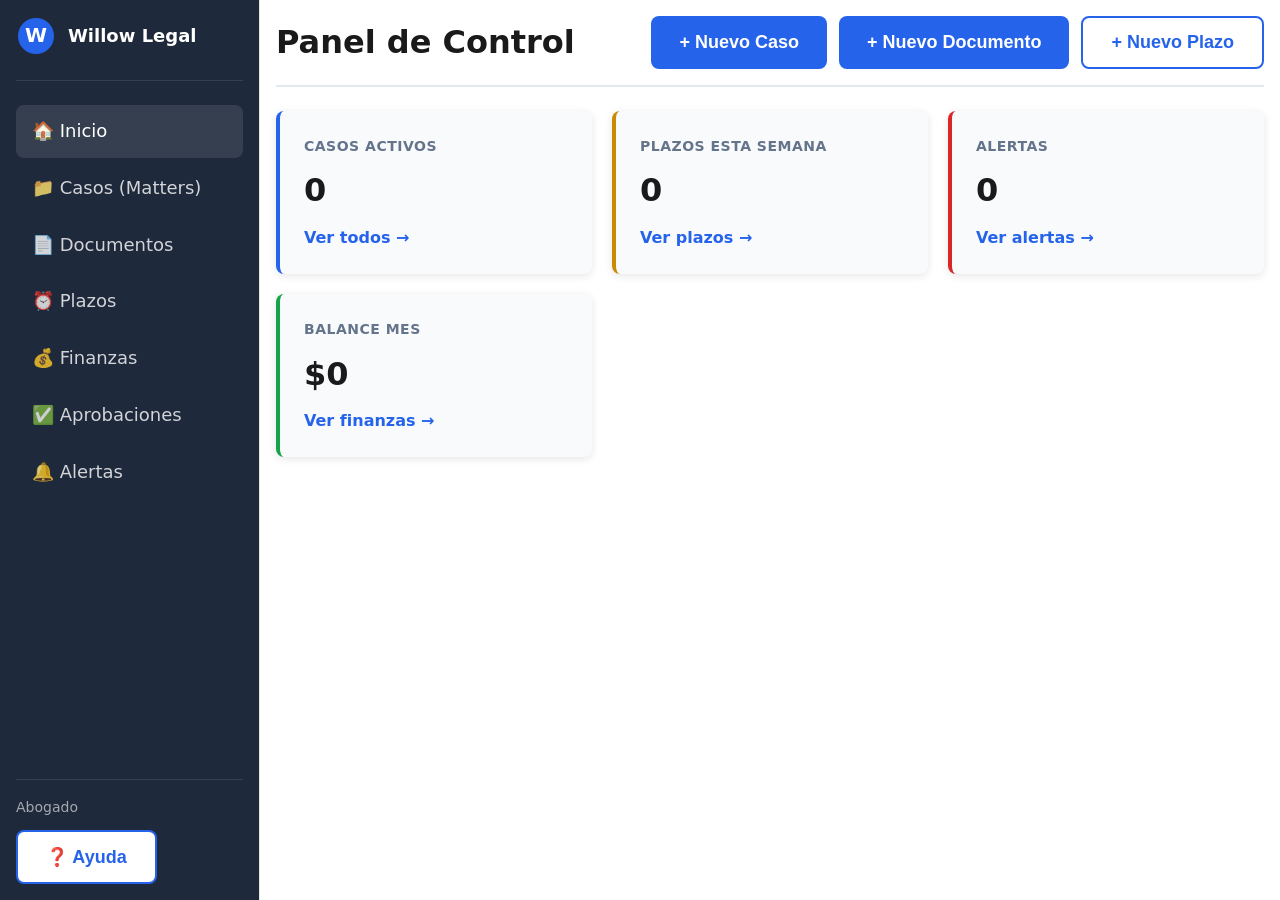
==== commit 0711818d: "v2.0-dev: Completar migración — tests fix, backend sin subprocess, Hermes integration v2.0, CSS inte" ====
--- a/dashboard/frontend/index.html
+++ b/dashboard/frontend/index.html
@@ -4,6 +4,7 @@
     <meta charset="UTF-8">
     <meta name="viewport" content="width=device-width, initial-scale=1.0">
     <title>Willow Legal — Sistema de Gestión</title>
+    <link rel="stylesheet" href="css/design_system.css">
     <link rel="stylesheet" href="css/styles.css">
     <link rel="icon" href="[data-uri]">
 </head>
@@ -24,7 +25,12 @@
             <li><a href="#plazos">⏰ Plazos</a></li>
             <li><a href="#finanzas">💰 Finanzas</a></li>
             <li><a href="#aprobaciones">✅ Aprobaciones</a></li>
-            <li><a href="#alertas">🔔 Alertas</a></li>
+            <li>
+                <a href="#alertas">
+                    🔔 Alertas
+                    <span id="alert-badge">0</span>
+                </a>
+            </li>
         </ul>
         <div class="user-info">
             <span id="user-name">Abogado</span>
@@ -100,6 +106,7 @@
         <!-- Sección Plazos -->
         <section id="plazos" class="section hidden">
             <h2>Plazos y Vencimientos</h2>
+            <div id="plazos-calendar"></div>
             <div id="plazos-list"></div>
         </section>
 
--- a/dashboard/frontend/css/design_system.css
+++ b/dashboard/frontend/css/design_system.css
@@ -0,0 +1,546 @@
+/* ═══════════════════════════════════════════════════════════
+   WILLOW LEGAL PRO v2.0 — Design System CSS
+   Mobile-first responsive layout
+   ═══════════════════════════════════════════════════════════ */
+
+/* ── CSS Variables ─────────────────────────────────────── */
+:root {
+  /* Colors */
+  --color-bg: #faf9f4;
+  --color-surface: #ffffff;
+  --color-surface-alt: #f4f3ee;
+  --color-text: #1a1a18;
+  --color-text-secondary: #6b6a63;
+  --color-text-muted: #9c9b94;
+  --color-border: #e8e6dc;
+  --color-border-strong: #d4d2c8;
+  --color-primary: #1B365D;
+  --color-primary-light: #2a4a7a;
+  --color-accent: #8B0000;
+  --color-success: #2d6a4f;
+  --color-warning: #b8860b;
+  --color-danger: #c1121f;
+
+  /* Typography */
+  --font-body: "Inter", -apple-system, BlinkMacSystemFont, sans-serif;
+  --font-display: "Source Serif 4", "Newsreader", Georgia, serif;
+  --font-mono: "JetBrains Mono", "SF Mono", monospace;
+
+  /* Spacing */
+  --space-xs: 4px;
+  --space-sm: 8px;
+  --space-md: 16px;
+  --space-lg: 24px;
+  --space-xl: 32px;
+  --space-2xl: 48px;
+  --space-3xl: 64px;
+
+  /* Layout */
+  --sidebar-width: 260px;
+  --sidebar-collapsed: 60px;
+  --header-height: 56px;
+  --max-content: 1200px;
+
+  /* Radius */
+  --radius-sm: 4px;
+  --radius-md: 8px;
+  --radius-lg: 12px;
+
+  /* Shadows */
+  --shadow-sm: 0 1px 2px rgba(0,0,0,0.04);
+  --shadow-md: 0 4px 12px rgba(0,0,0,0.06);
+  --shadow-lg: 0 8px 24px rgba(0,0,0,0.08);
+
+  /* Transitions */
+  --transition-fast: 150ms ease;
+  --transition-base: 250ms ease;
+  --transition-slow: 350ms ease;
+}
+
+/* ── Reset & Base ─────────────────────────────────────── */
+*, *::before, *::after {
+  box-sizing: border-box;
+  margin: 0;
+  padding: 0;
+}
+
+html {
+  font-size: 16px;
+  -webkit-font-smoothing: antialiased;
+  -moz-osx-font-smoothing: grayscale;
+}
+
+body {
+  font-family: var(--font-body);
+  color: var(--color-text);
+  background: var(--color-bg);
+  line-height: 1.6;
+  min-height: 100dvh;
+  overflow-x: hidden;
+}
+
+/* ── Layout ───────────────────────────────────────────── */
+.app-layout {
+  display: flex;
+  min-height: 100dvh;
+}
+
+.sidebar {
+  width: var(--sidebar-width);
+  background: var(--color-surface);
+  border-right: 1px solid var(--color-border);
+  display: flex;
+  flex-direction: column;
+  position: fixed;
+  top: 0;
+  left: 0;
+  bottom: 0;
+  z-index: 100;
+  transition: transform var(--transition-base), width var(--transition-base);
+}
+
+.sidebar.collapsed {
+  width: var(--sidebar-collapsed);
+}
+
+.sidebar-header {
+  padding: var(--space-md) var(--space-lg);
+  border-bottom: 1px solid var(--color-border);
+  display: flex;
+  align-items: center;
+  gap: var(--space-sm);
+  min-height: var(--header-height);
+}
+
+.sidebar-header h1 {
+  font-family: var(--font-display);
+  font-size: 1.1rem;
+  font-weight: 600;
+  color: var(--color-primary);
+  white-space: nowrap;
+  overflow: hidden;
+}
+
+.sidebar-nav {
+  flex: 1;
+  padding: var(--space-md);
+  overflow-y: auto;
+}
+
+.sidebar-nav a {
+  display: flex;
+  align-items: center;
+  gap: var(--space-sm);
+  padding: var(--space-sm) var(--space-md);
+  border-radius: var(--radius-md);
+  color: var(--color-text-secondary);
+  text-decoration: none;
+  font-size: 0.875rem;
+  font-weight: 500;
+  transition: all var(--transition-fast);
+  margin-bottom: 2px;
+}
+
+.sidebar-nav a:hover {
+  background: var(--color-surface-alt);
+  color: var(--color-text);
+}
+
+.sidebar-nav a.active {
+  background: var(--color-primary);
+  color: white;
+}
+
+.main-content {
+  flex: 1;
+  margin-left: var(--sidebar-width);
+  transition: margin-left var(--transition-base);
+  min-width: 0;
+}
+
+.sidebar.collapsed ~ .main-content {
+  margin-left: var(--sidebar-collapsed);
+}
+
+.content-header {
+  padding: var(--space-lg) var(--space-xl);
+  background: var(--color-surface);
+  border-bottom: 1px solid var(--color-border);
+  min-height: var(--header-height);
+  display: flex;
+  align-items: center;
+  justify-content: space-between;
+}
+
+.content-body {
+  padding: var(--space-xl);
+  max-width: var(--max-content);
+}
+
+/* ── Sidebar Toggle ───────────────────────────────────── */
+.sidebar-toggle {
+  background: none;
+  border: none;
+  cursor: pointer;
+  color: var(--color-text-secondary);
+  padding: var(--space-sm);
+  border-radius: var(--radius-sm);
+  display: flex;
+  align-items: center;
+  justify-content: center;
+  transition: color var(--transition-fast);
+}
+
+.sidebar-toggle:hover {
+  color: var(--color-text);
+}
+
+/* ── Cards Grid ───────────────────────────────────────── */
+.kpi-grid {
+  display: grid;
+  grid-template-columns: repeat(auto-fit, minmax(200px, 1fr));
+  gap: var(--space-md);
+  margin-bottom: var(--space-xl);
+}
+
+.kpi-card {
+  background: var(--color-surface);
+  border: 1px solid var(--color-border);
+  border-radius: var(--radius-lg);
+  padding: var(--space-lg);
+  transition: box-shadow var(--transition-fast);
+}
+
+.kpi-card:hover {
+  box-shadow: var(--shadow-md);
+}
+
+.kpi-card .kpi-value {
+  font-family: var(--font-display);
+  font-size: 2rem;
+  font-weight: 700;
+  color: var(--color-primary);
+  line-height: 1.2;
+}
+
+.kpi-card .kpi-label {
+  font-size: 0.75rem;
+  color: var(--color-text-muted);
+  text-transform: uppercase;
+  letter-spacing: 0.08em;
+  margin-top: var(--space-xs);
+}
+
+/* ── Cards Grid (2+1 zig-zag pattern) ────────────────── */
+.cards-grid {
+  display: grid;
+  grid-template-columns: 2fr 1fr;
+  gap: var(--space-lg);
+}
+
+@media (max-width: 768px) {
+  .cards-grid {
+    grid-template-columns: 1fr;
+  }
+}
+
+/* ── Buttons ──────────────────────────────────────────── */
+.btn {
+  display: inline-flex;
+  align-items: center;
+  gap: var(--space-sm);
+  padding: var(--space-sm) var(--space-lg);
+  border: 1px solid transparent;
+  border-radius: var(--radius-md);
+  font-family: var(--font-body);
+  font-size: 0.875rem;
+  font-weight: 500;
+  cursor: pointer;
+  transition: all var(--transition-fast);
+  text-decoration: none;
+  line-height: 1.4;
+}
+
+.btn-primary {
+  background: var(--color-primary);
+  color: white;
+}
+
+.btn-primary:hover {
+  background: var(--color-primary-light);
+}
+
+.btn-secondary {
+  background: var(--color-surface);
+  color: var(--color-text);
+  border-color: var(--color-border);
+}
+
+.btn-secondary:hover {
+  background: var(--color-surface-alt);
+  border-color: var(--color-border-strong);
+}
+
+.btn-danger {
+  background: var(--color-danger);
+  color: white;
+}
+
+.btn-ghost {
+  background: transparent;
+  color: var(--color-text-secondary);
+}
+
+.btn-ghost:hover {
+  background: var(--color-surface-alt);
+  color: var(--color-text);
+}
+
+.btn-sm {
+  padding: var(--space-xs) var(--space-md);
+  font-size: 0.75rem;
+}
+
+/* ── Forms ────────────────────────────────────────────── */
+.form-group {
+  margin-bottom: var(--space-md);
+}
+
+.form-label {
+  display: block;
+  font-size: 0.8125rem;
+  font-weight: 500;
+  color: var(--color-text-secondary);
+  margin-bottom: var(--space-xs);
+}
+
+.form-input,
+.form-select,
+.form-textarea {
+  width: 100%;
+  padding: var(--space-sm) var(--space-md);
+  border: 1px solid var(--color-border);
+  border-radius: var(--radius-md);
+  font-family: var(--font-body);
+  font-size: 0.875rem;
+  color: var(--color-text);
+  background: var(--color-surface);
+  transition: border-color var(--transition-fast);
+}
+
+.form-input:focus,
+.form-select:focus,
+.form-textarea:focus {
+  outline: none;
+  border-color: var(--color-primary);
+  box-shadow: 0 0 0 3px rgba(27, 54, 93, 0.1);
+}
+
+/* ── Tables ───────────────────────────────────────────── */
+.table-container {
+  overflow-x: auto;
+  border: 1px solid var(--color-border);
+  border-radius: var(--radius-lg);
+  background: var(--color-surface);
+}
+
+table {
+  width: 100%;
+  border-collapse: collapse;
+}
+
+th {
+  text-align: left;
+  padding: var(--space-sm) var(--space-md);
+  font-size: 0.75rem;
+  font-weight: 600;
+  text-transform: uppercase;
+  letter-spacing: 0.05em;
+  color: var(--color-text-muted);
+  border-bottom: 2px solid var(--color-border);
+  background: var(--color-surface-alt);
+}
+
+td {
+  padding: var(--space-sm) var(--space-md);
+  font-size: 0.875rem;
+  border-bottom: 1px solid var(--color-border);
+  color: var(--color-text);
+}
+
+tr:last-child td {
+  border-bottom: none;
+}
+
+tr:hover td {
+  background: var(--color-surface-alt);
+}
+
+/* ── Badges ───────────────────────────────────────────── */
+.badge {
+  display: inline-flex;
+  align-items: center;
+  padding: 2px 8px;
+  border-radius: 9999px;
+  font-size: 0.6875rem;
+  font-weight: 600;
+  text-transform: uppercase;
+  letter-spacing: 0.03em;
+}
+
+.badge-active { background: #d4edda; color: #155724; }
+.badge-pending { background: #fff3cd; color: #856404; }
+.badge-urgent { background: #f8d7da; color: #721c24; }
+.badge-closed { background: #e2e3e5; color: #383d41; }
+.badge-draft { background: #cce5ff; color: #004085; }
+.badge-approved { background: #d4edda; color: #155724; }
+
+/* ── Toasts ───────────────────────────────────────────── */
+.toast-container {
+  position: fixed;
+  top: var(--space-lg);
+  right: var(--space-lg);
+  z-index: 9999;
+  display: flex;
+  flex-direction: column;
+  gap: var(--space-sm);
+}
+
+.toast {
+  background: var(--color-surface);
+  border: 1px solid var(--color-border);
+  border-left: 4px solid var(--color-primary);
+  border-radius: var(--radius-md);
+  padding: var(--space-md);
+  min-width: 280px;
+  box-shadow: var(--shadow-lg);
+  animation: toast-slide-in var(--transition-base) ease;
+}
+
+.toast-success { border-left-color: var(--color-success); }
+.toast-error { border-left-color: var(--color-danger); }
+.toast-warning { border-left-color: var(--color-warning); }
+
+@keyframes toast-slide-in {
+  from { transform: translateX(100%); opacity: 0; }
+  to { transform: translateX(0); opacity: 1; }
+}
+
+/* ── Modals ───────────────────────────────────────────── */
+.modal-overlay {
+  position: fixed;
+  inset: 0;
+  background: rgba(0,0,0,0.4);
+  display: flex;
+  align-items: center;
+  justify-content: center;
+  z-index: 1000;
+  animation: fade-in var(--transition-fast) ease;
+}
+
+.modal {
+  background: var(--color-surface);
+  border-radius: var(--radius-lg);
+  box-shadow: var(--shadow-lg);
+  width: 90%;
+  max-width: 560px;
+  max-height: 85dvh;
+  overflow-y: auto;
+  animation: scale-in var(--transition-base) ease;
+}
+
+.modal-header {
+  padding: var(--space-lg);
+  border-bottom: 1px solid var(--color-border);
+  display: flex;
+  align-items: center;
+  justify-content: space-between;
+}
+
+.modal-body { padding: var(--space-lg); }
+.modal-footer {
+  padding: var(--space-md) var(--space-lg);
+  border-top: 1px solid var(--color-border);
+  display: flex;
+  justify-content: flex-end;
+  gap: var(--space-sm);
+}
+
+@keyframes fade-in { from { opacity: 0; } to { opacity: 1; } }
+@keyframes scale-in { from { transform: scale(0.95); opacity: 0; } to { transform: scale(1); opacity: 1; } }
+
+/* ── Spinner ──────────────────────────────────────────── */
+.spinner {
+  display: inline-block;
+  width: 20px;
+  height: 20px;
+  border: 2px solid var(--color-border);
+  border-top-color: var(--color-primary);
+  border-radius: 50%;
+  animation: spin 0.6s linear infinite;
+}
+
+@keyframes spin { to { transform: rotate(360deg); } }
+
+/* ── Utilities ────────────────────────────────────────── */
+.text-muted { color: var(--color-text-muted); }
+.text-sm { font-size: 0.8125rem; }
+.text-lg { font-size: 1.125rem; }
+.font-display { font-family: var(--font-display); }
+.mb-md { margin-bottom: var(--space-md); }
+.mb-lg { margin-bottom: var(--space-lg); }
+.mt-md { margin-top: var(--space-md); }
+.flex { display: flex; }
+.flex-col { flex-direction: column; }
+.items-center { align-items: center; }
+.justify-between { justify-content: space-between; }
+.gap-sm { gap: var(--space-sm); }
+.gap-md { gap: var(--space-md); }
+.hidden { display: none; }
+.w-full { width: 100%; }
+
+/* ── Responsive ───────────────────────────────────────── */
+/* Mobile < 640px */
+@media (max-width: 639px) {
+  .sidebar {
+    transform: translateX(-100%);
+  }
+  .sidebar.open {
+    transform: translateX(0);
+  }
+  .main-content {
+    margin-left: 0;
+  }
+  .content-body {
+    padding: var(--space-md);
+  }
+  .kpi-grid {
+    grid-template-columns: 1fr;
+  }
+  .content-header {
+    padding: var(--space-md);
+  }
+}
+
+/* Tablet 640-1024px */
+@media (min-width: 640px) and (max-width: 1024px) {
+  .sidebar {
+    width: var(--sidebar-collapsed);
+  }
+  .sidebar .nav-label {
+    display: none;
+  }
+  .main-content {
+    margin-left: var(--sidebar-collapsed);
+  }
+  .kpi-grid {
+    grid-template-columns: repeat(2, 1fr);
+  }
+}
+
+/* Desktop > 1024px */
+@media (min-width: 1025px) {
+  .sidebar {
+    transform: translateX(0);
+  }
+}
--- a/dashboard/frontend/css/styles.css
+++ b/dashboard/frontend/css/styles.css
@@ -454,3 +454,172 @@
     background: #334155;
   }
 }
+
+/* === ESTILOS v8 === */
+
+/* Templates grid */
+.templates-grid {
+  display: grid;
+  grid-template-columns: repeat(auto-fill, minmax(300px, 1fr));
+  gap: 20px;
+}
+
+.template-card {
+  background: white;
+  border-radius: var(--radius);
+  padding: 24px;
+  box-shadow: var(--shadow);
+  border-left: 4px solid var(--color-primary);
+}
+
+.template-actions {
+  display: flex;
+  gap: 8px;
+  margin-top: 16px;
+}
+
+/* Aprobaciones */
+.aprobaciones-list {
+  display: flex;
+  flex-direction: column;
+  gap: 12px;
+}
+
+.aprobacion-card {
+  display: flex;
+  justify-content: space-between;
+  align-items: center;
+  background: white;
+  padding: 20px;
+  border-radius: var(--radius);
+  box-shadow: var(--shadow);
+}
+
+.aprobacion-actions {
+  display: flex;
+  gap: 8px;
+}
+
+/* Alertas */
+.alertas-list {
+  display: flex;
+  flex-direction: column;
+  gap: 12px;
+  margin-bottom: 24px;
+}
+
+.alerta-card {
+  display: flex;
+  align-items: center;
+  gap: 16px;
+  padding: 16px 20px;
+  border-radius: var(--radius);
+  background: white;
+  box-shadow: var(--shadow);
+}
+
+.alerta-card.urgente { border-left: 4px solid var(--color-danger); }
+.alerta-card.advertencia { border-left: 4px solid var(--color-warning); }
+.alerta-card.info { border-left: 4px solid var(--color-primary); }
+.alerta-card.exito { border-left: 4px solid var(--color-success); }
+
+.alerta-icon { font-size: 24px; }
+.alerta-content { flex: 1; }
+.alerta-content h4 { font-size: var(--font-size-lg); margin-bottom: 4px; }
+.alerta-fecha { font-size: 12px; color: #64748b; }
+
+.alertas-actions {
+  display: flex;
+  gap: 12px;
+  flex-wrap: wrap;
+}
+
+/* Calendario */
+.calendar-header {
+  display: flex;
+  justify-content: space-between;
+  align-items: center;
+  margin-bottom: 16px;
+}
+
+.calendar-grid {
+  display: grid;
+  grid-template-columns: repeat(7, 1fr);
+  gap: 8px;
+}
+
+.calendar-day {
+  aspect-ratio: 1;
+  display: flex;
+  flex-direction: column;
+  align-items: center;
+  justify-content: center;
+  border: 1px solid #e2e8f0;
+  border-radius: var(--radius);
+  padding: 8px;
+}
+
+.calendar-day.empty { border: none; }
+.calendar-day.has-events { background: #dbeafe; border-color: var(--color-primary); }
+
+.day-number { font-weight: 600; margin-bottom: 4px; }
+.event-dot {
+  width: 8px;
+  height: 8px;
+  background: var(--color-danger);
+  border-radius: 50%;
+}
+
+/* Botones pequeños */
+.btn-sm {
+  padding: 8px 16px;
+  font-size: var(--font-size-base);
+}
+
+/* Loading spinner */
+.loading-spinner {
+  display: flex;
+  flex-direction: column;
+  align-items: center;
+  justify-content: center;
+  padding: 40px;
+}
+
+.spinner {
+  width: 40px;
+  height: 40px;
+  border: 4px solid #e2e8f0;
+  border-top-color: var(--color-primary);
+  border-radius: 50%;
+  animation: spin 1s linear infinite;
+}
+
+@keyframes spin {
+  to { transform: rotate(360deg); }
+}
+
+/* Urgente row */
+.urgent-row { background: #fef2f2 !important; }
+
+/* Badge en sidebar */
+#alert-badge {
+  display: none;
+  background: var(--color-danger);
+  color: white;
+  font-size: 12px;
+  padding: 2px 8px;
+  border-radius: 9999px;
+  margin-left: auto;
+}
+
+/* Empty state */
+.empty-state {
+  text-align: center;
+  padding: 60px 20px;
+  color: #64748b;
+}
+
+.empty-state p {
+  font-size: var(--font-size-lg);
+  margin-bottom: 20px;
+}
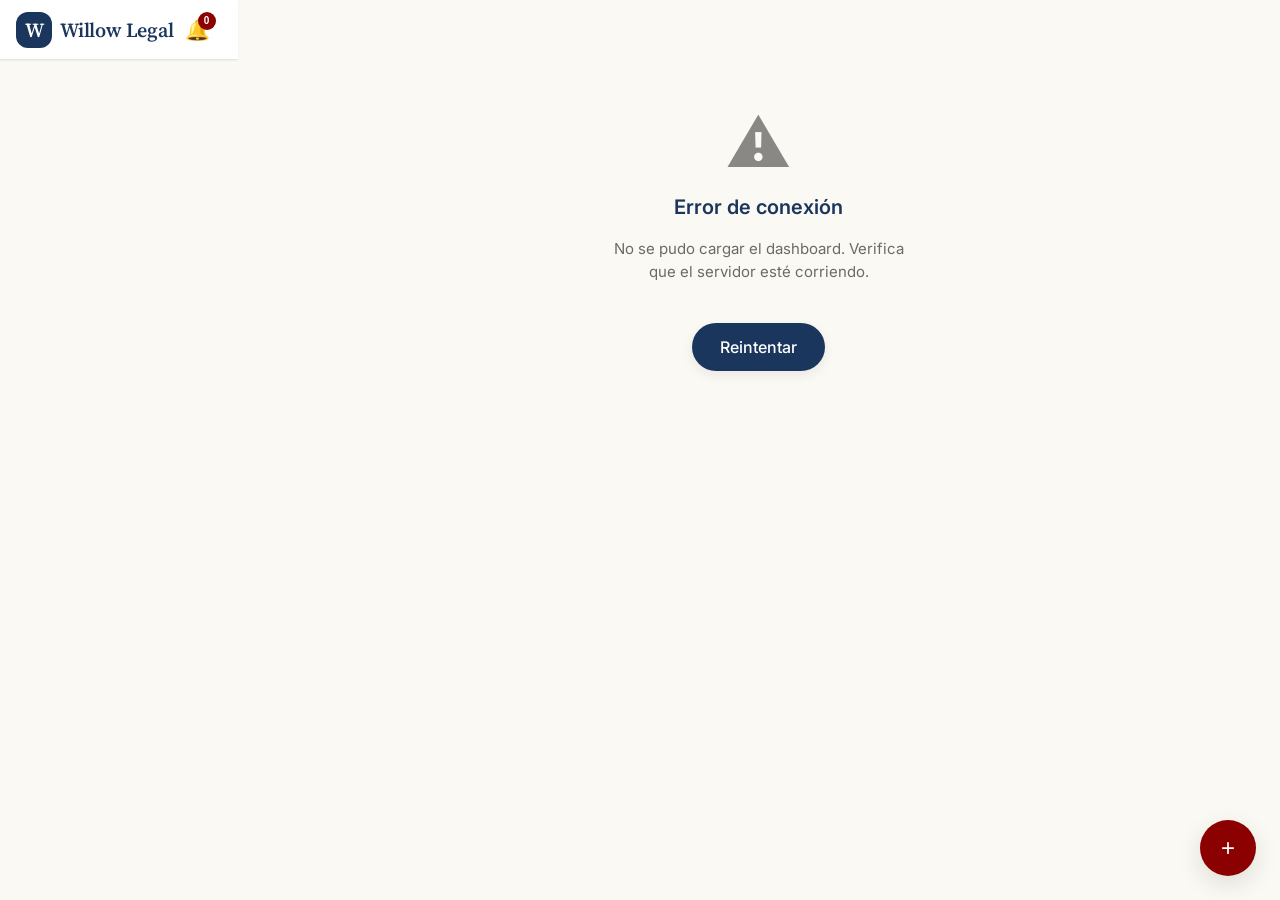
==== commit 6fa72b90: "v3.0: Frontend completo reescrito — UX/UI mobile-first, flujo centrado en reuniones CAMBIOS MAYORES:" ====
--- a/dashboard/frontend/index.html
+++ b/dashboard/frontend/index.html
@@ -2,159 +2,129 @@
 <html lang="es">
 <head>
     <meta charset="UTF-8">
-    <meta name="viewport" content="width=device-width, initial-scale=1.0">
-    <title>Willow Legal — Sistema de Gestión</title>
-    <link rel="stylesheet" href="css/design_system.css">
-    <link rel="stylesheet" href="css/styles.css">
-    <link rel="icon" href="[data-uri]">
+    <meta name="viewport" content="width=device-width, initial-scale=1.0, maximum-scale=1.0, user-scalable=no">
+    <meta name="theme-color" content="#1B365D">
+    <meta name="apple-mobile-web-app-capable" content="yes">
+    <meta name="apple-mobile-web-app-status-bar-style" content="black-translucent">
+    <title>Willow Legal — Tu despacho, simplificado</title>
+    <link rel="stylesheet" href="css/kami.css">
+    <link rel="icon" href="data:image/svg+xml,%3Csvg xmlns='http://www.w3.org/2000/svg' width='32' height='32' viewBox='0 0 32 32'%3E%3Crect width='32' height='32' rx='8' fill='%231B365D'/%3E%3Ctext x='16' y='22' text-anchor='middle' fill='white' font-size='18' font-weight='600' font-family='serif'%3EW%3C/text%3E%3C/svg%3E">
 </head>
 <body>
-    <!-- Sidebar: logo + navegación -->
-    <nav class="sidebar">
-        <div class="logo">
-            <svg width="40" height="40" viewBox="0 0 40 40">
-                <circle cx="20" cy="20" r="18" fill="#2563eb"/>
-                <text x="20" y="26" text-anchor="middle" fill="white" font-size="20" font-weight="bold">W</text>
-            </svg>
-            <span>Willow Legal</span>
-        </div>
-        <ul class="nav-menu">
-            <li><a href="#inicio" class="active">🏠 Inicio</a></li>
-            <li><a href="#matters">📁 Casos (Matters)</a></li>
-            <li><a href="#documentos">📄 Documentos</a></li>
-            <li><a href="#plazos">⏰ Plazos</a></li>
-            <li><a href="#finanzas">💰 Finanzas</a></li>
-            <li><a href="#aprobaciones">✅ Aprobaciones</a></li>
-            <li>
-                <a href="#alertas">
-                    🔔 Alertas
-                    <span id="alert-badge">0</span>
-                </a>
-            </li>
-        </ul>
-        <div class="user-info">
-            <span id="user-name">Abogado</span>
-            <button id="btn-ayuda" class="btn-secundario">❓ Ayuda</button>
-        </div>
-    </nav>
-
-    <!-- Main content -->
-    <main class="main-content">
-        <!-- Header con título y acciones rápidas -->
-        <header class="main-header">
-            <h1 id="page-title">Panel de Control</h1>
-            <div class="quick-actions">
-                <button id="btn-nuevo-matter" class="btn-primario">+ Nuevo Caso</button>
-                <button id="btn-nuevo-documento" class="btn-primario">+ Nuevo Documento</button>
-                <button id="btn-nuevo-plazo" class="btn-secundario">+ Nuevo Plazo</button>
+    <div class="app">
+        <!-- Header -->
+        <header class="app-header">
+            <div class="logo">
+                <div class="logo-icon">W</div>
+                <div class="logo-text">Willow Legal</div>
+            </div>
+            <div class="header-actions">
+                <button class="badge-count" id="btn-alertas" onclick="App.navigate('alertas')">
+                    🔔
+                    <span class="count" id="alert-badge">0</span>
+                </button>
             </div>
         </header>
 
-        <!-- Dashboard resumen -->
-        <section id="inicio" class="dashboard section">
-            <div class="cards-grid">
-                <div class="card card-matters">
-                    <h3>Casos Activos</h3>
-                    <p class="big-number" id="count-matters">0</p>
-                    <a href="#matters">Ver todos →</a>
-                </div>
-                <div class="card card-plazos">
-                    <h3>Plazos esta semana</h3>
-                    <p class="big-number" id="count-plazos">0</p>
-                    <a href="#plazos">Ver plazos →</a>
-                </div>
-                <div class="card card-alertas">
-                    <h3>Alertas</h3>
-                    <p class="big-number" id="count-alertas">0</p>
-                    <a href="#alertas">Ver alertas →</a>
-                </div>
-                <div class="card card-balance">
-                    <h3>Balance Mes</h3>
-                    <p class="big-number" id="count-balance">$0</p>
-                    <a href="#finanzas">Ver finanzas →</a>
+        <!-- Main Content Area -->
+        <main class="main" id="main-content">
+            <!-- Dashboard View -->
+            <div id="view-dashboard" class="view active">
+                <div id="dashboard-content">
+                    <div class="skeleton" style="height: 120px; margin-bottom: 16px;"></div>
+                    <div class="skeleton" style="height: 80px; margin-bottom: 16px;"></div>
+                    <div class="skeleton" style="height: 200px;"></div>
                 </div>
             </div>
-        </section>
 
-        <!-- Sección Matters -->
-        <section id="matters" class="section hidden">
-            <h2>Mis Casos</h2>
-            <div class="toolbar">
-                <input type="search" id="search-matters" placeholder="Buscar caso...">
-                <select id="filter-area">
-                    <option value="">Todas las áreas</option>
-                    <option value="corporativo">Corporativo</option>
-                    <option value="litigio">Litigio</option>
-                    <option value="fiscal">Fiscal</option>
-                    <option value="laboral">Laboral</option>
-                </select>
+            <!-- Reuniones View -->
+            <div id="view-reuniones" class="view">
+                <div id="reuniones-content">
+                    <div class="empty-state">
+                        <div class="icon">🎤</div>
+                        <h3>Reuniones</h3>
+                        <p>Cargando...</p>
+                    </div>
+                </div>
             </div>
-            <div id="matters-table-container"></div>
-        </section>
 
-        <!-- Sección Documentos -->
-        <section id="documentos" class="section hidden">
-            <h2>Documentos</h2>
-            <div class="toolbar">
-                <button class="btn-primario" onclick="generateDocQuick('nda')">Generar NDA</button>
-                <button class="btn-primario" onclick="generateDocQuick('prestacion_servicios')">Generar Contrato</button>
-                <button class="btn-secundario" onclick="generateDocQuick('carta_cobranza')">Generar Carta Cobranza</button>
+            <!-- Documentos View -->
+            <div id="view-documentos" class="view">
+                <div id="documentos-content">
+                    <div class="empty-state">
+                        <div class="icon">📄</div>
+                        <h3>Documentos</h3>
+                        <p>Cargando...</p>
+                    </div>
+                </div>
             </div>
-            <div id="templates-list"></div>
-        </section>
 
-        <!-- Sección Plazos -->
-        <section id="plazos" class="section hidden">
-            <h2>Plazos y Vencimientos</h2>
-            <div id="plazos-calendar"></div>
-            <div id="plazos-list"></div>
-        </section>
+            <!-- Matters View -->
+            <div id="view-matters" class="view">
+                <div id="matters-content">
+                    <div class="empty-state">
+                        <div class="icon">📁</div>
+                        <h3>Matters</h3>
+                        <p>Cargando...</p>
+                    </div>
+                </div>
+            </div>
 
-        <!-- Sección Finanzas -->
-        <section id="finanzas" class="section hidden">
-            <h2>Finanzas</h2>
-            <div id="finanzas-resumen"></div>
-            <div class="toolbar" style="margin-top: 16px;">
-                <button id="btn-ingreso" class="btn-primario">+ Registrar Ingreso</button>
-                <button id="btn-egreso" class="btn-peligro">+ Registrar Egreso</button>
+            <!-- Alertas View -->
+            <div id="view-alertas" class="view">
+                <div id="alertas-content">
+                    <div class="empty-state">
+                        <div class="icon">🔔</div>
+                        <h3>Alertas</h3>
+                        <p>Cargando...</p>
+                    </div>
+                </div>
             </div>
-            <div id="finanzas-tabla" style="margin-top: 16px;"></div>
-        </section>
+        </main>
 
-        <!-- Sección Aprobaciones -->
-        <section id="aprobaciones" class="section hidden">
-            <h2>Aprobaciones Pendientes</h2>
-            <div id="aprobaciones-list"></div>
-        </section>
+        <!-- FAB (Floating Action Button) -->
+        <button class="fab" id="fab-action" onclick="App.handleFab()">
+            +
+        </button>
 
-        <!-- Sección Alertas -->
-        <section id="alertas" class="section hidden">
-            <h2>Alertas del Sistema</h2>
-            <div id="alertas-list"></div>
-        </section>
-    </main>
+        <!-- Bottom Navigation -->
+        <nav class="bottom-nav">
+            <a href="#" class="nav-item active" data-view="dashboard" onclick="App.navigate('dashboard'); return false;">
+                <span class="nav-icon">📊</span>
+                <span>Inicio</span>
+            </a>
+            <a href="#" class="nav-item" data-view="reuniones" onclick="App.navigate('reuniones'); return false;">
+                <span class="nav-icon">🎤</span>
+                <span>Reuniones</span>
+            </a>
+            <a href="#" class="nav-item" data-view="documentos" onclick="App.navigate('documentos'); return false;">
+                <span class="nav-icon">📄</span>
+                <span>Docs</span>
+            </a>
+            <a href="#" class="nav-item" data-view="matters" onclick="App.navigate('matters'); return false;">
+                <span class="nav-icon">📁</span>
+                <span>Matters</span>
+            </a>
+        </nav>
 
-    <!-- Modal genérico -->
-    <div id="modal" class="modal hidden">
-        <div class="modal-content">
-            <header class="modal-header">
-                <h3 id="modal-title">Título</h3>
-                <button id="modal-close" class="btn-icon">×</button>
-            </header>
-            <div class="modal-body" id="modal-body"></div>
-            <footer class="modal-footer">
-                <button id="modal-cancel" class="btn-secundario">Cancelar</button>
-                <button id="modal-confirm" class="btn-primario">Confirmar</button>
-            </footer>
+        <!-- Modal Container -->
+        <div class="modal-overlay" id="modal-overlay" onclick="App.closeModal(event)">
+            <div class="modal" id="modal-content" onclick="event.stopPropagation()">
+                <!-- Dynamic modal content -->
+            </div>
         </div>
+
+        <!-- Toast Container -->
+        <div class="toast" id="toast"></div>
     </div>
-
-    <!-- Toast notifications -->
-    <div id="toast-container"></div>
 
     <!-- Scripts -->
     <script src="js/api.js"></script>
-    <script src="js/finanzas.js"></script>
+    <script src="js/utils.js"></script>
+    <script src="js/dashboard.js"></script>
+    <script src="js/reuniones.js"></script>
+    <script src="js/documentos.js"></script>
+    <script src="js/matters.js"></script>
     <script src="js/app.js"></script>
 </body>
 </html>
--- a/dashboard/frontend/css/kami.css
+++ b/dashboard/frontend/css/kami.css
@@ -0,0 +1,1001 @@
+/* ═══════════════════════════════════════════════════════════════
+   WILLOW LEGAL PRO v3.0 — Sistema de Diseño Kami
+   Basado en DESIGN.md (Google Labs spec)
+   Mobile-first, touch-optimized, warm legal aesthetic
+   ═══════════════════════════════════════════════════════════════ */
+
+/* ── Fuentes ───────────────────────────────────────────────── */
+@import url('https://fonts.googleapis.com/css2?family=Inter:wght@400;500;600;700&family=Source+Serif+4:opsz,wght@8..60,400;8..60,600&display=swap');
+
+/* ── Variables CSS (Design Tokens) ─────────────────────────── */
+:root {
+  /* Colors */
+  --parchment: #FAF9F4;
+  --ink: #1A1A18;
+  --ink-soft: #3D3D3A;
+  --ink-muted: #6B6A63;
+  --stone: #9C9B94;
+  --border-light: #E8E6DC;
+  --border-mid: #D4D2C8;
+  
+  --legal-blue: #1B365D;
+  --legal-blue-soft: #2A4A7A;
+  --legal-blue-muted: #4A6FA5;
+  
+  --action-red: #8B0000;
+  --action-red-soft: #B83232;
+  
+  --success: #059669;
+  --warning: #D97706;
+  --danger: #DC2626;
+  
+  --surface: #FFFFFF;
+  --surface-hover: #F5F4EF;
+  
+  --on-legal-blue: #FFFFFF;
+  --on-action-red: #FFFFFF;
+  
+  /* Typography */
+  --font-display: 'Source Serif 4', 'Newsreader', 'Charter', Georgia, serif;
+  --font-body: 'Inter', -apple-system, BlinkMacSystemFont, 'Segoe UI', sans-serif;
+  
+  /* Spacing (4px baseline) */
+  --space-xs: 4px;
+  --space-sm: 8px;
+  --space-md: 16px;
+  --space-lg: 24px;
+  --space-xl: 32px;
+  --space-2xl: 48px;
+  --space-3xl: 64px;
+  
+  /* Rounded */
+  --radius-sm: 6px;
+  --radius-md: 12px;
+  --radius-lg: 16px;
+  --radius-xl: 24px;
+  --radius-full: 9999px;
+  
+  /* Shadows (warm-tinted) */
+  --shadow-sm: 0 1px 2px rgba(26, 26, 24, 0.05);
+  --shadow-md: 0 4px 12px rgba(26, 26, 24, 0.08);
+  --shadow-lg: 0 8px 24px rgba(26, 26, 24, 0.12);
+  --shadow-xl: 0 16px 48px rgba(26, 26, 24, 0.16);
+  
+  /* Touch */
+  --touch-min: 48px;
+  
+  /* Layout */
+  --max-width: 1400px;
+  --header-height: 60px;
+  --bottom-nav-height: 64px;
+}
+
+/* ── Reset & Base ────────────────────────────────────────── */
+*, *::before, *::after {
+  box-sizing: border-box;
+  margin: 0;
+  padding: 0;
+}
+
+html {
+  font-size: 16px;
+  -webkit-text-size-adjust: 100%;
+  -webkit-tap-highlight-color: transparent;
+}
+
+body {
+  font-family: var(--font-body);
+  font-size: 1rem;
+  line-height: 1.5;
+  color: var(--ink);
+  background: var(--parchment);
+  min-height: 100vh;
+  overflow-x: hidden;
+  -webkit-font-smoothing: antialiased;
+  -moz-osx-font-smoothing: grayscale;
+}
+
+/* ── App Shell ───────────────────────────────────────────── */
+.app {
+  min-height: 100vh;
+  display: flex;
+  flex-direction: column;
+  max-width: var(--max-width);
+  margin: 0 auto;
+  padding-bottom: var(--bottom-nav-height);
+}
+
+/* ── Header ──────────────────────────────────────────────── */
+.app-header {
+  position: sticky;
+  top: 0;
+  z-index: 100;
+  height: var(--header-height);
+  background: var(--surface);
+  border-bottom: 1px solid var(--border-light);
+  display: flex;
+  align-items: center;
+  justify-content: space-between;
+  padding: 0 var(--space-md);
+  box-shadow: var(--shadow-sm);
+}
+
+.logo {
+  display: flex;
+  align-items: center;
+  gap: var(--space-sm);
+}
+
+.logo-icon {
+  width: 36px;
+  height: 36px;
+  background: var(--legal-blue);
+  border-radius: var(--radius-md);
+  display: flex;
+  align-items: center;
+  justify-content: center;
+  color: white;
+  font-family: var(--font-display);
+  font-size: 1.25rem;
+  font-weight: 600;
+}
+
+.logo-text {
+  font-family: var(--font-display);
+  font-size: 1.25rem;
+  font-weight: 600;
+  color: var(--legal-blue);
+  letter-spacing: -0.01em;
+}
+
+.header-actions {
+  display: flex;
+  align-items: center;
+  gap: var(--space-sm);
+}
+
+.badge-count {
+  position: relative;
+  width: var(--touch-min);
+  height: var(--touch-min);
+  display: flex;
+  align-items: center;
+  justify-content: center;
+  border-radius: var(--radius-full);
+  background: transparent;
+  border: none;
+  font-size: 1.25rem;
+  cursor: pointer;
+  transition: background 0.2s;
+}
+
+.badge-count:hover {
+  background: var(--surface-hover);
+}
+
+.badge-count .count {
+  position: absolute;
+  top: 6px;
+  right: 6px;
+  min-width: 18px;
+  height: 18px;
+  background: var(--action-red);
+  color: white;
+  font-size: 0.625rem;
+  font-weight: 700;
+  border-radius: var(--radius-full);
+  display: flex;
+  align-items: center;
+  justify-content: center;
+  padding: 0 5px;
+}
+
+/* ── Main Content ────────────────────────────────────────── */
+.main {
+  flex: 1;
+  padding: var(--space-md);
+  display: flex;
+  flex-direction: column;
+  gap: var(--space-lg);
+}
+
+/* ── Views ───────────────────────────────────────────────── */
+.view {
+  display: none;
+  animation: fadeIn 0.3s ease;
+}
+
+.view.active {
+  display: flex;
+  flex-direction: column;
+  gap: var(--space-lg);
+}
+
+@keyframes fadeIn {
+  from { opacity: 0; transform: translateY(8px); }
+  to { opacity: 1; transform: translateY(0); }
+}
+
+/* ── Section Headers ─────────────────────────────────────── */
+.section-header {
+  display: flex;
+  align-items: center;
+  justify-content: space-between;
+  margin-bottom: var(--space-sm);
+}
+
+.section-title {
+  font-family: var(--font-body);
+  font-size: 1.125rem;
+  font-weight: 600;
+  color: var(--ink);
+}
+
+.section-subtitle {
+  font-size: 0.875rem;
+  color: var(--ink-muted);
+  margin-top: 2px;
+}
+
+/* ── KPI Cards ───────────────────────────────────────────── */
+.kpi-grid {
+  display: grid;
+  grid-template-columns: repeat(3, 1fr);
+  gap: var(--space-md);
+}
+
+.kpi-card {
+  background: var(--surface);
+  border-radius: var(--radius-lg);
+  padding: var(--space-lg);
+  box-shadow: var(--shadow-sm);
+  border: 1px solid var(--border-light);
+  display: flex;
+  flex-direction: column;
+  align-items: center;
+  text-align: center;
+  gap: var(--space-sm);
+  transition: all 0.2s ease;
+  cursor: pointer;
+  min-height: 120px;
+  justify-content: center;
+}
+
+.kpi-card:hover {
+  box-shadow: var(--shadow-md);
+  border-color: var(--border-mid);
+  transform: translateY(-2px);
+}
+
+.kpi-card .icon {
+  font-size: 2rem;
+  line-height: 1;
+}
+
+.kpi-card .number {
+  font-size: 1.75rem;
+  font-weight: 700;
+  color: var(--legal-blue);
+  font-variant-numeric: tabular-nums;
+}
+
+.kpi-card .label {
+  font-size: 0.75rem;
+  font-weight: 600;
+  letter-spacing: 0.08em;
+  text-transform: uppercase;
+  color: var(--ink-muted);
+}
+
+/* ── Action Cards (Urgent) ─────────────────────────────── */
+.action-card {
+  background: var(--surface);
+  border-radius: var(--radius-lg);
+  padding: var(--space-lg);
+  box-shadow: var(--shadow-sm);
+  border: 1px solid var(--border-light);
+  display: flex;
+  align-items: center;
+  gap: var(--space-md);
+  transition: all 0.2s ease;
+  cursor: pointer;
+}
+
+.action-card:hover {
+  box-shadow: var(--shadow-md);
+  border-color: var(--border-mid);
+}
+
+.action-card.urgent {
+  border: 2px solid var(--action-red);
+  background: linear-gradient(135deg, var(--surface) 0%, #FFF5F5 100%);
+}
+
+.action-card .action-icon {
+  width: 48px;
+  height: 48px;
+  border-radius: var(--radius-md);
+  background: var(--legal-blue);
+  color: white;
+  display: flex;
+  align-items: center;
+  justify-content: center;
+  font-size: 1.5rem;
+  flex-shrink: 0;
+}
+
+.action-card.urgent .action-icon {
+  background: var(--action-red);
+}
+
+.action-card .action-content {
+  flex: 1;
+  min-width: 0;
+}
+
+.action-card .action-title {
+  font-weight: 600;
+  color: var(--ink);
+  margin-bottom: 2px;
+}
+
+.action-card .action-meta {
+  font-size: 0.875rem;
+  color: var(--ink-muted);
+}
+
+.action-card .action-arrow {
+  font-size: 1.25rem;
+  color: var(--stone);
+  flex-shrink: 0;
+}
+
+/* ── Timeline ────────────────────────────────────────────── */
+.timeline {
+  display: flex;
+  flex-direction: column;
+  gap: 0;
+}
+
+.timeline-item {
+  display: flex;
+  gap: var(--space-md);
+  padding: var(--space-md) 0;
+  position: relative;
+}
+
+.timeline-item:not(:last-child)::before {
+  content: '';
+  position: absolute;
+  left: 20px;
+  top: 44px;
+  bottom: -8px;
+  width: 2px;
+  background: var(--border-mid);
+}
+
+.timeline-dot {
+  width: 12px;
+  height: 12px;
+  border-radius: var(--radius-full);
+  background: var(--legal-blue);
+  border: 2px solid var(--surface);
+  box-shadow: 0 0 0 2px var(--legal-blue);
+  margin-top: 6px;
+  flex-shrink: 0;
+  z-index: 1;
+}
+
+.timeline-dot.past {
+  background: var(--success);
+  box-shadow: 0 0 0 2px var(--success);
+}
+
+.timeline-dot.upcoming {
+  background: var(--warning);
+  box-shadow: 0 0 0 2px var(--warning);
+}
+
+.timeline-content {
+  flex: 1;
+  min-width: 0;
+}
+
+.timeline-title {
+  font-weight: 600;
+  color: var(--ink);
+  margin-bottom: 2px;
+}
+
+.timeline-meta {
+  font-size: 0.875rem;
+  color: var(--ink-muted);
+}
+
+/* ── Reunion Cards ───────────────────────────────────────── */
+.reunion-card {
+  background: var(--surface);
+  border-radius: var(--radius-lg);
+  padding: var(--space-lg);
+  box-shadow: var(--shadow-sm);
+  border: 1px solid var(--border-light);
+  display: flex;
+  flex-direction: column;
+  gap: var(--space-md);
+  transition: all 0.2s ease;
+  cursor: pointer;
+}
+
+.reunion-card:hover {
+  box-shadow: var(--shadow-md);
+  border-color: var(--border-mid);
+}
+
+.reunion-card.pendiente {
+  border-left: 4px solid var(--warning);
+}
+
+.reunion-card.procesada {
+  border-left: 4px solid var(--success);
+}
+
+.reunion-header {
+  display: flex;
+  justify-content: space-between;
+  align-items: flex-start;
+}
+
+.reunion-cliente {
+  font-weight: 600;
+  font-size: 1.125rem;
+  color: var(--ink);
+}
+
+.reunion-badges {
+  display: flex;
+  gap: var(--space-sm);
+  flex-wrap: wrap;
+}
+
+.badge {
+  display: inline-flex;
+  align-items: center;
+  gap: 4px;
+  padding: 4px 12px;
+  border-radius: var(--radius-full);
+  font-size: 0.75rem;
+  font-weight: 600;
+  letter-spacing: 0.08em;
+  text-transform: uppercase;
+}
+
+.badge-success {
+  background: rgba(5, 150, 105, 0.1);
+  color: var(--success);
+}
+
+.badge-warning {
+  background: rgba(217, 119, 6, 0.1);
+  color: var(--warning);
+}
+
+.badge-danger {
+  background: rgba(220, 38, 38, 0.1);
+  color: var(--danger);
+}
+
+.badge-info {
+  background: rgba(27, 54, 93, 0.1);
+  color: var(--legal-blue);
+}
+
+.reunion-meta {
+  display: flex;
+  flex-wrap: wrap;
+  gap: var(--space-md);
+  font-size: 0.875rem;
+  color: var(--ink-muted);
+}
+
+.reunion-resumen {
+  font-size: 0.9375rem;
+  color: var(--ink-soft);
+  line-height: 1.5;
+  display: -webkit-box;
+  -webkit-line-clamp: 2;
+  -webkit-box-orient: vertical;
+  overflow: hidden;
+}
+
+.reunion-plazos {
+  display: flex;
+  flex-wrap: wrap;
+  gap: var(--space-sm);
+}
+
+/* ── Buttons ─────────────────────────────────────────────── */
+.btn {
+  display: inline-flex;
+  align-items: center;
+  justify-content: center;
+  gap: var(--space-sm);
+  font-family: var(--font-body);
+  font-size: 1rem;
+  font-weight: 500;
+  border: none;
+  cursor: pointer;
+  transition: all 0.2s ease;
+  min-height: var(--touch-min);
+  padding: 14px 28px;
+  white-space: nowrap;
+}
+
+.btn-primary {
+  background: var(--legal-blue);
+  color: var(--on-legal-blue);
+  border-radius: var(--radius-full);
+  box-shadow: var(--shadow-md);
+}
+
+.btn-primary:hover {
+  background: var(--legal-blue-soft);
+  box-shadow: var(--shadow-lg);
+  transform: translateY(-1px);
+}
+
+.btn-primary:active {
+  transform: translateY(0);
+  box-shadow: var(--shadow-sm);
+}
+
+.btn-secondary {
+  background: transparent;
+  color: var(--legal-blue);
+  border: 1.5px solid var(--border-mid);
+  border-radius: var(--radius-full);
+}
+
+.btn-secondary:hover {
+  background: var(--surface-hover);
+  border-color: var(--legal-blue-muted);
+}
+
+.btn-danger {
+  background: var(--danger);
+  color: white;
+  border-radius: var(--radius-full);
+}
+
+.btn-sm {
+  padding: 8px 16px;
+  font-size: 0.875rem;
+  min-height: 36px;
+}
+
+/* ── FAB (Floating Action Button) ──────────────────────────── */
+.fab {
+  position: fixed;
+  bottom: calc(var(--bottom-nav-height) + var(--space-md));
+  right: var(--space-md);
+  width: 56px;
+  height: 56px;
+  border-radius: var(--radius-full);
+  background: var(--action-red);
+  color: var(--on-action-red);
+  border: none;
+  font-size: 1.5rem;
+  display: flex;
+  align-items: center;
+  justify-content: center;
+  box-shadow: var(--shadow-lg);
+  cursor: pointer;
+  transition: all 0.2s ease;
+  z-index: 90;
+}
+
+.fab:hover {
+  background: var(--action-red-soft);
+  box-shadow: var(--shadow-xl);
+  transform: scale(1.05);
+}
+
+.fab:active {
+  transform: scale(0.95);
+}
+
+/* ── Bottom Navigation ───────────────────────────────────── */
+.bottom-nav {
+  position: fixed;
+  bottom: 0;
+  left: 0;
+  right: 0;
+  height: var(--bottom-nav-height);
+  background: var(--surface);
+  border-top: 1px solid var(--border-light);
+  display: flex;
+  justify-content: space-around;
+  align-items: center;
+  z-index: 100;
+  box-shadow: 0 -2px 10px rgba(26, 26, 24, 0.05);
+}
+
+.nav-item {
+  display: flex;
+  flex-direction: column;
+  align-items: center;
+  justify-content: center;
+  gap: 2px;
+  height: 100%;
+  padding: 0 var(--space-md);
+  color: var(--ink-muted);
+  text-decoration: none;
+  font-size: 0.625rem;
+  font-weight: 600;
+  letter-spacing: 0.04em;
+  text-transform: uppercase;
+  transition: color 0.2s;
+  min-width: 64px;
+}
+
+.nav-item .nav-icon {
+  font-size: 1.25rem;
+  line-height: 1;
+}
+
+.nav-item.active {
+  color: var(--legal-blue);
+}
+
+.nav-item:active {
+  opacity: 0.7;
+}
+
+/* ── Forms ───────────────────────────────────────────────── */
+.form-group {
+  display: flex;
+  flex-direction: column;
+  gap: var(--space-sm);
+  margin-bottom: var(--space-lg);
+}
+
+.form-label {
+  font-size: 0.875rem;
+  font-weight: 600;
+  color: var(--ink);
+}
+
+.form-input,
+.form-select,
+.form-textarea {
+  font-family: var(--font-body);
+  font-size: 1rem;
+  padding: 14px 16px;
+  border: 1.5px solid var(--border-mid);
+  border-radius: var(--radius-md);
+  background: var(--surface);
+  color: var(--ink);
+  width: 100%;
+  transition: all 0.2s ease;
+  min-height: var(--touch-min);
+}
+
+.form-input:focus,
+.form-select:focus,
+.form-textarea:focus {
+  outline: none;
+  border-color: var(--legal-blue);
+  box-shadow: 0 0 0 3px rgba(27, 54, 93, 0.1);
+}
+
+.form-textarea {
+  min-height: 120px;
+  resize: vertical;
+}
+
+.form-select {
+  appearance: none;
+  background-image: url("data:image/svg+xml,%3Csvg xmlns='http://www.w3.org/2000/svg' width='24' height='24' viewBox='0 0 24 24' fill='none' stroke='%236B6A63' stroke-width='2' stroke-linecap='round' stroke-linejoin='round'%3E%3Cpolyline points='6 9 12 15 18 9'%3E%3C/polyline%3E%3C/svg%3E");
+  background-repeat: no-repeat;
+  background-position: right 12px center;
+  background-size: 20px;
+  padding-right: 40px;
+}
+
+/* ── Modal ───────────────────────────────────────────────── */
+.modal-overlay {
+  position: fixed;
+  inset: 0;
+  background: rgba(26, 26, 24, 0.6);
+  backdrop-filter: blur(4px);
+  display: flex;
+  align-items: flex-end;
+  justify-content: center;
+  z-index: 200;
+  opacity: 0;
+  visibility: hidden;
+  transition: all 0.3s ease;
+}
+
+.modal-overlay.active {
+  opacity: 1;
+  visibility: visible;
+}
+
+.modal {
+  background: var(--surface);
+  border-radius: var(--radius-xl) var(--radius-xl) 0 0;
+  padding: var(--space-xl);
+  width: 100%;
+  max-width: 600px;
+  max-height: 90vh;
+  overflow-y: auto;
+  transform: translateY(100%);
+  transition: transform 0.3s ease;
+}
+
+.modal-overlay.active .modal {
+  transform: translateY(0);
+}
+
+.modal-header {
+  display: flex;
+  align-items: center;
+  justify-content: space-between;
+  margin-bottom: var(--space-lg);
+}
+
+.modal-title {
+  font-size: 1.25rem;
+  font-weight: 600;
+  color: var(--ink);
+}
+
+.modal-close {
+  width: 36px;
+  height: 36px;
+  border-radius: var(--radius-full);
+  border: none;
+  background: var(--surface-hover);
+  color: var(--ink-muted);
+  font-size: 1.25rem;
+  cursor: pointer;
+  display: flex;
+  align-items: center;
+  justify-content: center;
+  transition: all 0.2s;
+}
+
+.modal-close:hover {
+  background: var(--border-light);
+  color: var(--ink);
+}
+
+.modal-footer {
+  display: flex;
+  gap: var(--space-md);
+  margin-top: var(--space-xl);
+  padding-top: var(--space-lg);
+  border-top: 1px solid var(--border-light);
+}
+
+.modal-footer .btn {
+  flex: 1;
+}
+
+/* ── Wizard Steps ────────────────────────────────────────── */
+.wizard-header {
+  display: flex;
+  align-items: center;
+  gap: var(--space-sm);
+  margin-bottom: var(--space-xl);
+  padding-bottom: var(--space-md);
+  border-bottom: 1px solid var(--border-light);
+}
+
+.wizard-step {
+  display: flex;
+  align-items: center;
+  gap: var(--space-sm);
+  font-size: 0.875rem;
+  color: var(--ink-muted);
+}
+
+.wizard-step-number {
+  width: 28px;
+  height: 28px;
+  border-radius: var(--radius-full);
+  background: var(--border-light);
+  color: var(--ink-muted);
+  display: flex;
+  align-items: center;
+  justify-content: center;
+  font-size: 0.875rem;
+  font-weight: 600;
+  flex-shrink: 0;
+}
+
+.wizard-step.active .wizard-step-number {
+  background: var(--legal-blue);
+  color: white;
+}
+
+.wizard-step.completed .wizard-step-number {
+  background: var(--success);
+  color: white;
+}
+
+.wizard-step-divider {
+  flex: 1;
+  height: 2px;
+  background: var(--border-light);
+  max-width: 40px;
+}
+
+/* ── Empty State ─────────────────────────────────────────── */
+.empty-state {
+  display: flex;
+  flex-direction: column;
+  align-items: center;
+  text-align: center;
+  padding: var(--space-3xl) var(--space-lg);
+  gap: var(--space-md);
+}
+
+.empty-state .icon {
+  font-size: 4rem;
+  line-height: 1;
+  opacity: 0.5;
+}
+
+.empty-state h3 {
+  font-size: 1.25rem;
+  font-weight: 600;
+  color: var(--legal-blue);
+}
+
+.empty-state p {
+  font-size: 0.9375rem;
+  color: var(--ink-muted);
+  max-width: 300px;
+}
+
+/* ── Loading ─────────────────────────────────────────────── */
+.skeleton {
+  background: linear-gradient(90deg, var(--border-light) 25%, var(--surface-hover) 50%, var(--border-light) 75%);
+  background-size: 200% 100%;
+  animation: shimmer 1.5s infinite;
+  border-radius: var(--radius-md);
+}
+
+@keyframes shimmer {
+  0% { background-position: 200% 0; }
+  100% { background-position: -200% 0; }
+}
+
+/* ── Toast / Notification ────────────────────────────────── */
+.toast {
+  position: fixed;
+  top: calc(var(--header-height) + var(--space-md));
+  left: 50%;
+  transform: translateX(-50%) translateY(-100px);
+  background: var(--ink);
+  color: white;
+  padding: var(--space-md) var(--space-lg);
+  border-radius: var(--radius-lg);
+  box-shadow: var(--shadow-lg);
+  z-index: 300;
+  font-size: 0.9375rem;
+  opacity: 0;
+  transition: all 0.3s ease;
+  max-width: 90vw;
+  text-align: center;
+}
+
+.toast.show {
+  transform: translateX(-50%) translateY(0);
+  opacity: 1;
+}
+
+.toast.success {
+  background: var(--success);
+}
+
+.toast.error {
+  background: var(--danger);
+}
+
+/* ── Responsive Breakpoints ──────────────────────────────── */
+@media (min-width: 768px) {
+  :root {
+    --bottom-nav-height: 0px;
+  }
+  
+  .app {
+    padding-bottom: 0;
+    flex-direction: row;
+  }
+  
+  .bottom-nav {
+    display: none;
+  }
+  
+  .fab {
+    bottom: var(--space-lg);
+    right: var(--space-lg);
+  }
+  
+  .main {
+    padding: var(--space-xl);
+  }
+  
+  .kpi-grid {
+    grid-template-columns: repeat(4, 1fr);
+  }
+  
+  .modal-overlay {
+    align-items: center;
+  }
+  
+  .modal {
+    border-radius: var(--radius-xl);
+    max-height: 85vh;
+  }
+  
+  .reunion-card {
+    flex-direction: row;
+    align-items: flex-start;
+  }
+}
+
+@media (min-width: 1200px) {
+  .kpi-grid {
+    grid-template-columns: repeat(4, 1fr);
+  }
+  
+  .main {
+    padding: var(--space-2xl);
+  }
+}
+
+/* ── Utilities ───────────────────────────────────────────── */
+.hidden { display: none !important; }
+.text-center { text-align: center; }
+.flex { display: flex; }
+.flex-col { flex-direction: column; }
+.items-center { align-items: center; }
+.justify-between { justify-content: space-between; }
+.gap-sm { gap: var(--space-sm); }
+.gap-md { gap: var(--space-md); }
+.gap-lg { gap: var(--space-lg); }
+.mt-sm { margin-top: var(--space-sm); }
+.mt-md { margin-top: var(--space-md); }
+.mt-lg { margin-top: var(--space-lg); }
+.mb-sm { margin-bottom: var(--space-sm); }
+.mb-md { margin-bottom: var(--space-md); }
+.mb-lg { margin-bottom: var(--space-lg); }
+.w-full { width: 100%; }
+.flex-1 { flex: 1; }
+.min-w-0 { min-width: 0; }
+.truncate {
+  overflow: hidden;
+  text-overflow: ellipsis;
+  white-space: nowrap;
+}
+
+/* ── Print ───────────────────────────────────────────────── */
+@media print {
+  .app-header,
+  .bottom-nav,
+  .fab {
+    display: none !important;
+  }
+  
+  body {
+    background: white;
+  }
+  
+  .card {
+    box-shadow: none;
+    border: 1px solid #ddd;
+  }
+}
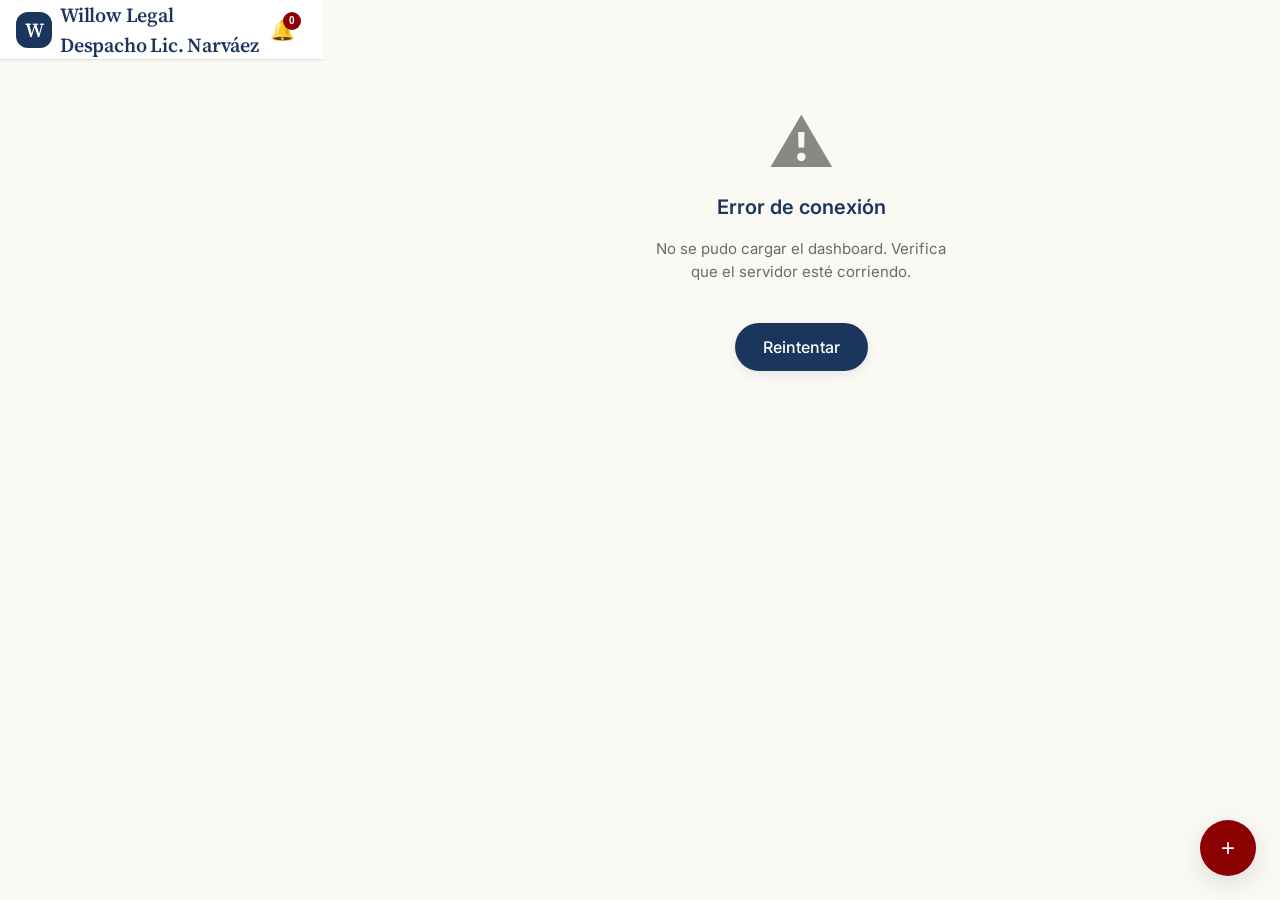
==== commit 02f5b4da: "Frontend judicial v3.1: dashboard, expedientes, clientes, alertas adaptados para despacho Narvaez" ====
--- a/dashboard/frontend/index.html
+++ b/dashboard/frontend/index.html
@@ -6,7 +6,7 @@
     <meta name="theme-color" content="#1B365D">
     <meta name="apple-mobile-web-app-capable" content="yes">
     <meta name="apple-mobile-web-app-status-bar-style" content="black-translucent">
-    <title>Willow Legal — Tu despacho, simplificado</title>
+    <title>Willow Legal Pro — Despacho Lic. Narváez</title>
     <link rel="stylesheet" href="css/kami.css">
     <link rel="icon" href="data:image/svg+xml,%3Csvg xmlns='http://www.w3.org/2000/svg' width='32' height='32' viewBox='0 0 32 32'%3E%3Crect width='32' height='32' rx='8' fill='%231B365D'/%3E%3Ctext x='16' y='22' text-anchor='middle' fill='white' font-size='18' font-weight='600' font-family='serif'%3EW%3C/text%3E%3C/svg%3E">
 </head>
@@ -16,7 +16,10 @@
         <header class="app-header">
             <div class="logo">
                 <div class="logo-icon">W</div>
-                <div class="logo-text">Willow Legal</div>
+                <div class="logo-text">
+                    <div>Willow Legal</div>
+                    <div class="logo-sub">Despacho Lic. Narváez</div>
+                </div>
             </div>
             <div class="header-actions">
                 <button class="badge-count" id="btn-alertas" onclick="App.navigate('alertas')">
@@ -31,18 +34,29 @@
             <!-- Dashboard View -->
             <div id="view-dashboard" class="view active">
                 <div id="dashboard-content">
-                    <div class="skeleton" style="height: 120px; margin-bottom: 16px;"></div>
-                    <div class="skeleton" style="height: 80px; margin-bottom: 16px;"></div>
+                    <div class="skeleton" style="height: 140px; margin-bottom: 16px;"></div>
+                    <div class="skeleton" style="height: 100px; margin-bottom: 16px;"></div>
                     <div class="skeleton" style="height: 200px;"></div>
                 </div>
             </div>
 
-            <!-- Reuniones View -->
-            <div id="view-reuniones" class="view">
-                <div id="reuniones-content">
+            <!-- Expedientes View -->
+            <div id="view-expedientes" class="view">
+                <div id="expedientes-content">
                     <div class="empty-state">
-                        <div class="icon">🎤</div>
-                        <h3>Reuniones</h3>
+                        <div class="icon">⚖️</div>
+                        <h3>Expedientes</h3>
+                        <p>Cargando...</p>
+                    </div>
+                </div>
+            </div>
+
+            <!-- Clientes View -->
+            <div id="view-clientes" class="view">
+                <div id="clientes-content">
+                    <div class="empty-state">
+                        <div class="icon">👥</div>
+                        <h3>Clientes</h3>
                         <p>Cargando...</p>
                     </div>
                 </div>
@@ -59,17 +73,6 @@
                 </div>
             </div>
 
-            <!-- Matters View -->
-            <div id="view-matters" class="view">
-                <div id="matters-content">
-                    <div class="empty-state">
-                        <div class="icon">📁</div>
-                        <h3>Matters</h3>
-                        <p>Cargando...</p>
-                    </div>
-                </div>
-            </div>
-
             <!-- Alertas View -->
             <div id="view-alertas" class="view">
                 <div id="alertas-content">
@@ -79,6 +82,16 @@
                         <p>Cargando...</p>
                     </div>
                 </div>
+            </div>
+
+            <!-- Detalle Expediente View -->
+            <div id="view-expediente-detalle" class="view">
+                <div id="expediente-detalle-content"></div>
+            </div>
+
+            <!-- Detalle Cliente View -->
+            <div id="view-cliente-detalle" class="view">
+                <div id="cliente-detalle-content"></div>
             </div>
         </main>
 
@@ -93,17 +106,17 @@
                 <span class="nav-icon">📊</span>
                 <span>Inicio</span>
             </a>
-            <a href="#" class="nav-item" data-view="reuniones" onclick="App.navigate('reuniones'); return false;">
-                <span class="nav-icon">🎤</span>
-                <span>Reuniones</span>
+            <a href="#" class="nav-item" data-view="expedientes" onclick="App.navigate('expedientes'); return false;">
+                <span class="nav-icon">⚖️</span>
+                <span>Expedientes</span>
+            </a>
+            <a href="#" class="nav-item" data-view="clientes" onclick="App.navigate('clientes'); return false;">
+                <span class="nav-icon">👥</span>
+                <span>Clientes</span>
             </a>
             <a href="#" class="nav-item" data-view="documentos" onclick="App.navigate('documentos'); return false;">
                 <span class="nav-icon">📄</span>
                 <span>Docs</span>
-            </a>
-            <a href="#" class="nav-item" data-view="matters" onclick="App.navigate('matters'); return false;">
-                <span class="nav-icon">📁</span>
-                <span>Matters</span>
             </a>
         </nav>
 
@@ -122,9 +135,9 @@
     <script src="js/api.js"></script>
     <script src="js/utils.js"></script>
     <script src="js/dashboard.js"></script>
-    <script src="js/reuniones.js"></script>
+    <script src="js/expedientes.js"></script>
+    <script src="js/clientes.js"></script>
     <script src="js/documentos.js"></script>
-    <script src="js/matters.js"></script>
     <script src="js/app.js"></script>
 </body>
 </html>
